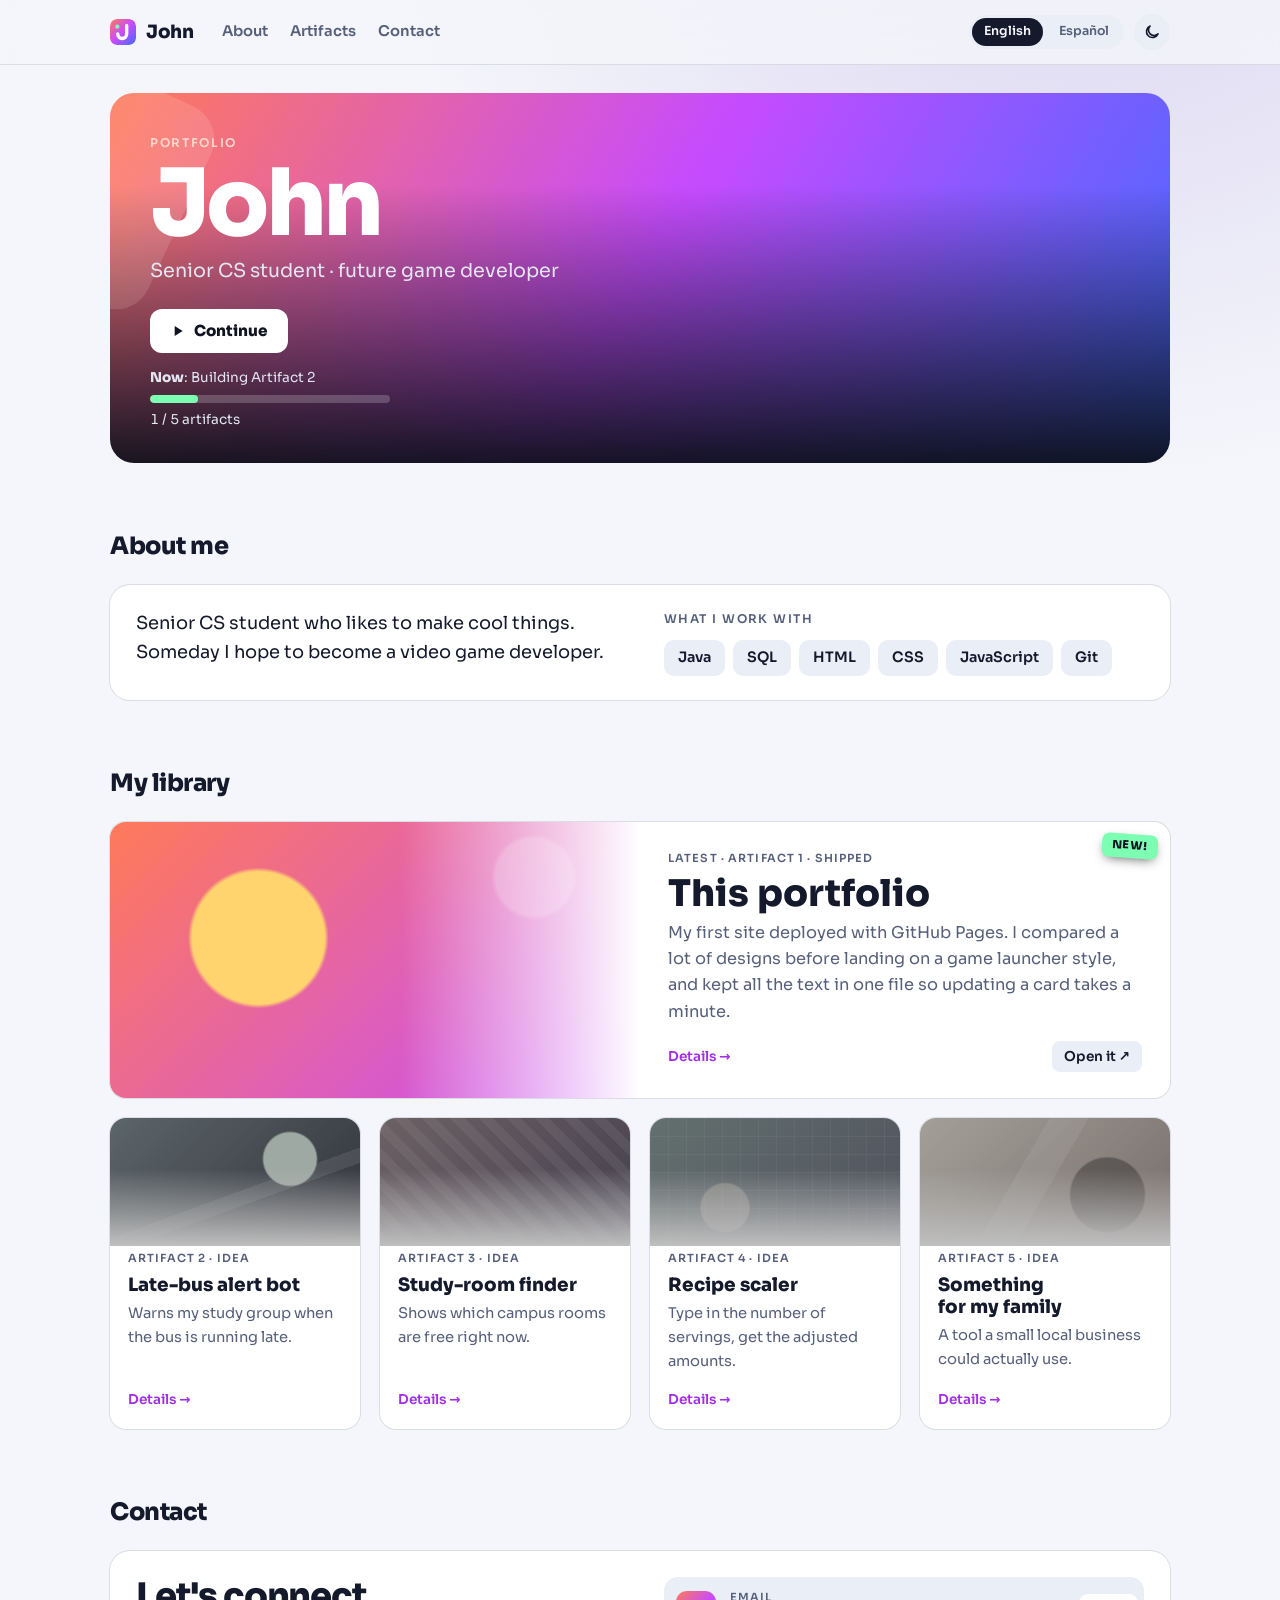
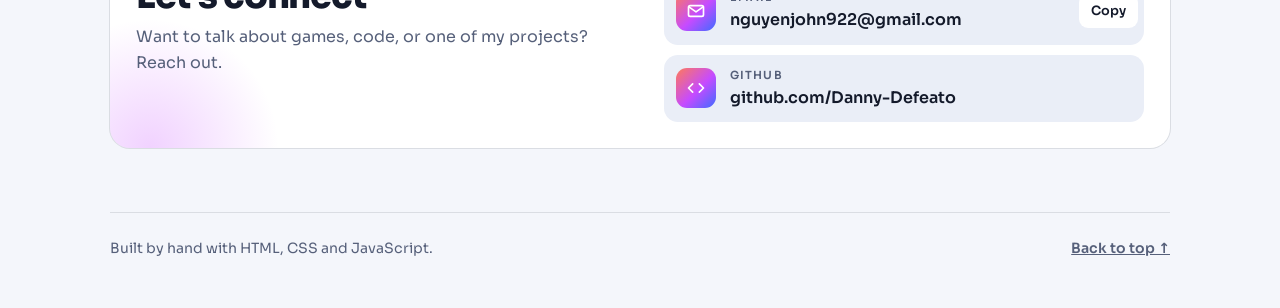
==== index.html @ b7c18f83 "Update index.html" ====
<!doctype html>
<html lang="en">
<head>
  <meta charset="utf-8">
  <meta name="viewport" content="width=device-width, initial-scale=1">
  <title>John · Portfolio</title>
  <meta name="description" content="John's portfolio: five things built this quarter.">

  <!-- Favicon: the little icon in the browser tab. -->
  <link rel="icon" href="favicon.svg" type="image/svg+xml">
  <link rel="icon" href="favicon.png" type="image/png" sizes="64x64">
  <link rel="apple-touch-icon" href="apple-touch-icon.png">
  <meta name="theme-color" content="#10141f">

  <!-- Social preview: what shows up when someone shares your link.
       IMPORTANT: chat apps need the FULL address of the image. After you
       deploy, replace YOUR-USERNAME below with your GitHub username
       (and "portfolio" with your repo name, if you named it differently). -->
  <meta property="og:type" content="website">
  <meta property="og:title" content="John Nguyen · Portfolio">
  <meta property="og:description" content="Senior CS student and future game developer. Stuff I'm building this quarter.">
  <meta property="og:image" content="https://Danny-Defeato.github.io/portfolio/og-image.png">
  <meta property="og:image:width" content="1200">
  <meta property="og:image:height" content="630">
  <meta name="twitter:card" content="summary_large_image">

  <link rel="preconnect" href="https://fonts.googleapis.com">
  <link rel="preconnect" href="https://fonts.gstatic.com" crossorigin>
  <link rel="stylesheet" href="https://fonts.googleapis.com/css2?family=Sora:wght@400;600;800&display=swap">
  <link rel="stylesheet" href="styles.css">

  <script>
    // Pick light or dark mode before the page draws, so it never flashes
    // the wrong colors. Uses the visitor's saved choice, or else their
    // device setting.
    (function () {
      var theme = null;
      try { theme = localStorage.getItem("portfolio-theme"); } catch (e) {}
      if (theme !== "dark" && theme !== "light") {
        var prefersLight = window.matchMedia && window.matchMedia("(prefers-color-scheme: light)").matches;
        theme = prefersLight ? "light" : "dark";
      }
      document.documentElement.setAttribute("data-theme", theme);
    })();
  </script>
</head>
<body>
  <!-- The text in this file is only a starting point; main.js fills
       everything in from content.js when the page loads. -->

  <nav class="topbar" aria-label="Main">
    <div class="topbar-inner">
      <a class="brand" href="#top"><img src="favicon.svg" alt="" width="26" height="26"><span id="brand">John</span></a>
      <div class="nav-links">
        <a href="#about" id="nav-about">About</a>
        <a href="#artifacts" id="nav-artifacts">Artifacts</a>
        <a href="#contact" id="nav-contact">Contact</a>
      </div>
      <div class="nav-tools">
        <div class="lang-switch" id="lang-switch" role="group" aria-label="Language"></div>
        <button class="theme-toggle" id="theme-toggle" type="button" aria-pressed="false" aria-label="Dark mode" title="Dark mode">
          <svg class="icon-moon" viewBox="0 0 24 24" fill="none" stroke="currentColor" stroke-width="2.2" stroke-linecap="round" stroke-linejoin="round" aria-hidden="true">
            <path d="M20 14.5A8 8 0 1 1 9.5 4a6.5 6.5 0 0 0 10.5 10.5z"/>
          </svg>
          <svg class="icon-sun" viewBox="0 0 24 24" fill="none" stroke="currentColor" stroke-width="2.2" stroke-linecap="round" aria-hidden="true">
            <circle cx="12" cy="12" r="4"/>
            <path d="M12 2v2M12 20v2M2 12h2M20 12h2M4.9 4.9l1.4 1.4M17.7 17.7l1.4 1.4M4.9 19.1l1.4-1.4M17.7 6.3l1.4-1.4"/>
          </svg>
        </button>
      </div>
    </div>
  </nav>

  <div class="page" id="top">
    <header class="banner">
      <div class="banner-art" aria-hidden="true"><span></span><span></span><span></span></div>
      <p class="eyebrow" id="eyebrow">Portfolio</p>
      <h1 id="name">John</h1>
      <p class="role" id="role"></p>
      <div class="banner-row">
        <a class="play" href="#artifacts" id="continue">
          <svg viewBox="0 0 24 24" aria-hidden="true"><path d="M7 4.5v15l12-7.5z" fill="currentColor"/></svg>
          <span id="continue-text">Continue</span>
        </a>
        <div class="xp">
          <p class="xp-now" id="now" hidden><span id="now-label">Now</span>: <span id="now-text"></span></p>
          <div class="xp-bar" id="xp-bar" role="progressbar" aria-valuemin="0"><i id="xp-fill"></i></div>
          <p class="xp-count" id="xp-count"></p>
        </div>
      </div>
    </header>

    <main>
      <section class="section" id="about" aria-labelledby="about-heading">
        <h2 id="about-heading">About me</h2>
        <div class="about-body panel">
          <p id="about-text"></p>
          <div class="skills">
            <h3 id="skills-heading">What I work with</h3>
            <ul class="chips" id="skills"></ul>
          </div>
        </div>
      </section>

      <section class="section" id="artifacts" aria-labelledby="artifacts-heading">
        <h2 id="artifacts-heading">My library</h2>
        <div id="featured"></div>
        <div class="cards" id="cards"></div>
        <noscript><p>This page needs JavaScript turned on to show the project cards.</p></noscript>
      </section>

      <section class="section" id="contact" aria-labelledby="contact-heading">
        <h2 id="contact-heading">Contact</h2>
        <div class="contact-panel panel">
          <div class="contact-intro">
            <h3 id="contact-title">Let's connect</h3>
            <p id="contact-message"></p>
          </div>
          <ul class="contact-list" id="contact-list"></ul>
        </div>
      </section>
    </main>

    <footer class="foot">
      <div class="foot-row">
        <p id="footer-text"></p>
        <a href="#top" id="back-to-top">Back to top</a>
      </div>
    </footer>
  </div>

  <!-- Card details pop-up. main.js fills it in when a card is clicked. -->
  <dialog class="detail" id="detail" aria-labelledby="detail-title">
    <div class="detail-art" id="detail-art"></div>
    <div class="detail-body">
      <p class="tag" id="detail-tag"></p>
      <h2 id="detail-title"></h2>
      <div class="detail-text" id="detail-text"></div>
      <div class="detail-images" id="detail-images"></div>
      <div class="detail-actions">
        <a class="play" id="detail-link" target="_blank" rel="noopener"></a>
        <button class="ghost" type="button" id="detail-close">Close</button>
      </div>
    </div>
  </dialog>

  <!-- Achievement pop-up. -->
  <div class="toast" id="toast" role="status" aria-live="polite">
    <span class="medal" aria-hidden="true">
      <svg viewBox="0 0 24 24"><path d="M12 2.5l2.9 6 6.6.8-4.9 4.5 1.3 6.5L12 17l-5.9 3.3 1.3-6.5-4.9-4.5 6.6-.8z" fill="currentColor"/></svg>
    </span>
    <span class="toast-text">
      <small id="toast-label">Achievement unlocked</small>
      <b id="toast-title"></b>
    </span>
    <span class="toast-xp" id="toast-xp">+100 XP</span>
  </div>

  <!-- Load order matters: content first, then the code that uses it. -->
  <script src="content.js"></script>
  <script src="main.js"></script>
</body>
</html>
---- styles.css ----
/* =====================================================================
   styles.css: the "Game Launcher" look.
   Change the colors here (the --tokens) and the whole site follows.
   ===================================================================== */

/* Dark mode is the main look. */
:root {
  --bg: #10141f;          /* page background */
  --surface: #1a2030;     /* cards and panels */
  --surface-2: #232b40;   /* chips, buttons, inner panels */
  --line: #ffffff17;      /* thin outlines */
  --text: #e9edf7;        /* main text */
  --muted: #9aa5c2;       /* secondary text */

  --accent: #c64bff;      /* purple: hover glow, highlights */
  --accent-2: #3f6bff;    /* blue */
  --hot: #ff7a59;         /* orange */
  --mint: #7dffb3;        /* green: progress bar, NEW! sticker */
  --gold: #ffd36e;        /* yellow: WIP sticker, medal */
  --on-bright: #10141f;   /* text on mint/gold/white */

  --glow: 0 0 0 2px var(--accent), 0 16px 34px -12px #c64bffaa;
  --radius: 16px;
  --nav-height: 64px;
  --font: "Sora", system-ui, -apple-system, "Segoe UI", sans-serif;

  color-scheme: dark;
}

/* Light mode: a "daytime launcher". The toggle sets data-theme="light". */
:root[data-theme="light"] {
  --bg: #f4f6fb;
  --surface: #ffffff;
  --surface-2: #eaeef7;
  --line: #10141f1c;
  --text: #141a2b;
  --muted: #56607a;
  --accent: #a12fe6;
  --glow: 0 0 0 2px var(--accent), 0 16px 30px -14px #a12fe680;
  color-scheme: light;
}

* { box-sizing: border-box; }

/* Make sure anything the script hides stays hidden, even with display rules below. */
[hidden] { display: none !important; }

html { scroll-behavior: smooth; }

body {
  margin: 0;
  background: var(--bg);
  background-image: radial-gradient(ellipse 80% 50% at 85% -10%, #6a3cc233, transparent 70%);
  background-repeat: no-repeat;
  color: var(--text);
  font-family: var(--font);
  font-size: 1rem;
  line-height: 1.6;
}

/* Keep section headings from hiding under the sticky nav after a jump. */
[id] { scroll-margin-top: calc(var(--nav-height) + 16px); }

a { color: inherit; }

/* ---------- Top nav bar ---------- */

.topbar {
  position: sticky;
  top: 0;
  z-index: 10;
  background: color-mix(in srgb, var(--bg) 82%, transparent);
  backdrop-filter: blur(12px);
  -webkit-backdrop-filter: blur(12px);
  border-bottom: 1px solid var(--line);
}

.topbar-inner {
  max-width: 1100px;
  margin: 0 auto;
  padding-inline: 20px;
  padding-block: 12px;
  min-height: var(--nav-height);
  display: flex;
  flex-wrap: wrap;
  align-items: center;
  gap: 10px 28px;
}

.brand {
  display: flex;
  align-items: center;
  gap: 10px;
  font-weight: 800;
  font-size: 1.15rem;
  letter-spacing: -0.02em;
  text-decoration: none;
}

.brand img { border-radius: 7px; }

.nav-links {
  display: flex;
  flex-wrap: wrap;
  gap: 4px 22px;
  font-size: 0.92rem;
  font-weight: 600;
}

.nav-links a {
  color: var(--muted);
  text-decoration: none;
}

.nav-links a:hover { color: var(--text); }

.nav-tools {
  display: flex;
  flex-wrap: wrap;
  align-items: center;
  gap: 10px;
  margin-left: auto;
}

.lang-switch {
  display: flex;
  gap: 4px;
  padding: 3px;
  border-radius: 999px;
  background: var(--surface-2);
}

.lang-switch button {
  font: inherit;
  font-size: 0.78rem;
  font-weight: 600;
  color: var(--muted);
  background: transparent;
  border: 0;
  border-radius: 999px;
  padding: 4px 12px;
  cursor: pointer;
}

.lang-switch button[aria-pressed="true"] {
  background: var(--text);
  color: var(--bg);
}

/* Dark mode button: shows a sun in dark mode and a moon in light mode. */
.theme-toggle {
  display: grid;
  place-items: center;
  width: 36px;
  height: 36px;
  padding: 0;
  color: var(--text);
  background: var(--surface-2);
  border: 0;
  border-radius: 50%;
  cursor: pointer;
}

.theme-toggle svg { width: 18px; height: 18px; }
.theme-toggle .icon-moon { display: none; }
:root[data-theme="light"] .theme-toggle .icon-moon { display: block; }
:root[data-theme="light"] .theme-toggle .icon-sun { display: none; }

/* ---------- Page ---------- */

.page {
  max-width: 1100px;
  margin: 0 auto;
  padding-inline: 20px;
  padding-block: 28px 48px;
  display: grid;
  gap: 64px;
}

main {
  display: grid;
  gap: 64px;
}

.section {
  display: grid;
  gap: 20px;
}

.section h2 {
  margin: 0;
  font-size: 1.5rem;
  font-weight: 800;
  letter-spacing: -0.02em;
  text-wrap: balance;
}

.panel {
  background: var(--surface);
  border-radius: 20px;
  box-shadow: 0 0 0 1px var(--line);
}

/* ---------- Profile banner ---------- */

.banner {
  position: relative;
  overflow: hidden;
  border-radius: 24px;
  min-height: 320px;
  padding: 32px clamp(20px, 4vw, 40px);
  display: grid;
  align-content: end;
  justify-items: start;
  gap: 8px;
  color: #ffffff;
  background:
    linear-gradient(0deg, #0c0f19f0 0%, #0c0f1900 75%),
    linear-gradient(120deg, var(--hot), #c64bff 50%, var(--accent-2));
}

/* Floating shapes in the banner, like key art behind a game title. */
.banner-art span {
  position: absolute;
  border-radius: 36px;
  background: #ffffff1f;
  transform: rotate(25deg);
}
.banner-art span:nth-child(1) { width: 220px; height: 220px; right: -40px; top: -60px; }
.banner-art span:nth-child(2) { width: 120px; height: 120px; right: 190px; top: 30px; border-radius: 50%; background: #ffd36e40; }
.banner-art span:nth-child(3) { width: 90px; height: 90px; right: 90px; top: 170px; background: #7dffb333; }

.banner > * { position: relative; }

.eyebrow {
  margin: 0;
  font-size: 0.75rem;
  font-weight: 600;
  letter-spacing: 0.14em;
  text-transform: uppercase;
  color: #ffd8cc;
}

.banner h1 {
  margin: 0;
  font-size: clamp(3rem, 11vw, 5.8rem);
  font-weight: 800;
  line-height: 0.95;
  letter-spacing: -0.04em;
}

.role {
  margin: 0;
  font-size: clamp(1rem, 2.6vw, 1.2rem);
  color: #e3e6f2;
  max-width: 48ch;
}

.banner-row {
  display: flex;
  flex-wrap: wrap;
  align-items: center;
  gap: 14px 22px;
  margin-top: 14px;
}

/* The big white "play" button style, used for Continue and Open it. */
.play {
  display: inline-flex;
  align-items: center;
  gap: 8px;
  padding: 10px 20px;
  border-radius: 12px;
  background: #ffffff;
  color: #10141f;
  font-weight: 800;
  font-size: 0.95rem;
  text-decoration: none;
  transition: transform 0.15s ease, box-shadow 0.15s ease;
}

.play svg { width: 16px; height: 16px; }
.play:hover { box-shadow: 0 8px 24px -8px #ffffffaa; }

.xp {
  display: grid;
  gap: 6px;
  min-width: min(100%, 240px);
}

.xp-now, .xp-count {
  margin: 0;
  font-size: 0.85rem;
  color: #e3e6f2;
}

.xp-now span:first-child { font-weight: 800; }
.xp-count { font-variant-numeric: tabular-nums; }

.xp-bar {
  height: 8px;
  border-radius: 4px;
  background: #ffffff33;
  overflow: hidden;
}

.xp-bar i {
  display: block;
  height: 100%;
  width: 0;
  border-radius: 4px;
  background: var(--mint);
  transition: width 0.8s ease;
}

/* ---------- About ---------- */

.about-body {
  display: grid;
  grid-template-columns: repeat(auto-fit, minmax(min(100%, 300px), 1fr));
  gap: 24px 48px;
  align-items: start;
  padding: 24px 26px;
}

.about-body > p {
  margin: 0;
  font-size: 1.12rem;
  max-width: 48ch;
}

.skills h3 {
  margin: 0 0 12px;
  font-size: 0.75rem;
  font-weight: 600;
  text-transform: uppercase;
  letter-spacing: 0.12em;
  color: var(--muted);
}

.chips {
  list-style: none;
  margin: 0;
  padding: 0;
  display: flex;
  flex-wrap: wrap;
  gap: 8px;
}

.chips li {
  border-radius: 10px;
  padding: 6px 14px;
  font-weight: 600;
  font-size: 0.9rem;
  background: var(--surface-2);
}

/* ---------- Cards ---------- */

#featured:empty { display: none; }

.cards {
  display: grid;
  grid-template-columns: repeat(auto-fill, minmax(min(100%, 230px), 1fr));
  gap: 20px;
}

.card {
  position: relative;
  display: flex;
  flex-direction: column;
  overflow: hidden;
  border-radius: var(--radius);
  background: var(--surface);
  box-shadow: 0 0 0 1px var(--line);
  min-width: 0;
  transition: transform 0.2s ease, box-shadow 0.2s ease;
}

.card:hover {
  transform: translateY(-4px);
  box-shadow: var(--glow);
}

/* Cover art. Each card gets its own generated art unless it has a screenshot. */
.card-art,
.art {
  position: relative;
  height: 128px;
  flex: none;
  overflow: hidden;
}

.card-art::after {
  content: "";
  position: absolute;
  inset: 0;
  background: linear-gradient(0deg, var(--surface), transparent 60%);
}

.card-art img,
.art img {
  width: 100%;
  height: 100%;
  object-fit: cover;
  display: block;
}

[data-art="1"] { background: radial-gradient(circle at 28% 42%, #ffd36e 0 16%, transparent 17%), radial-gradient(circle at 80% 20%, #ffffff33 0 8%, transparent 9%), linear-gradient(135deg, #ff7a59, #c64bff); }
[data-art="2"] { background: radial-gradient(circle at 72% 32%, #7dffb3 0 13%, transparent 14%), linear-gradient(160deg, transparent 55%, #ffffff22 55% 62%, transparent 62%), linear-gradient(135deg, #1f9bd1, #2b3fa8); }
[data-art="3"] { background: repeating-linear-gradient(45deg, #ffffff18 0 10px, transparent 10px 20px), linear-gradient(135deg, #ff5f8f, #7a3cff); }
[data-art="4"] { background: linear-gradient(#ffffff14 1px, transparent 1px) 0 0 / 18px 18px, linear-gradient(90deg, #ffffff14 1px, transparent 1px) 0 0 / 18px 18px, radial-gradient(circle at 30% 70%, #ffd36e88 0 12%, transparent 13%), linear-gradient(135deg, #12b5a5, #3f6bff); }
[data-art="5"] { background: linear-gradient(120deg, transparent 40%, #ffffff26 40% 52%, transparent 52%), radial-gradient(circle at 75% 60%, #10141f55 0 18%, transparent 19%), linear-gradient(135deg, #ffd36e, #ff7a59); }

/* Ideas look greyed out, like games you don't own yet. */
.card[data-status="idea"] .card-art { filter: grayscale(0.9) brightness(0.75); transition: filter 0.3s ease; }
.card[data-status="idea"]:hover .card-art { filter: grayscale(0.3) brightness(0.9); }

.card-body {
  display: flex;
  flex-direction: column;
  gap: 6px;
  padding: 4px 18px 18px;
  flex: 1;
}

.tag {
  margin: 0;
  font-size: 0.7rem;
  font-weight: 600;
  letter-spacing: 0.1em;
  text-transform: uppercase;
  color: var(--muted);
}

.card h3 {
  margin: 0;
  font-size: 1.15rem;
  font-weight: 800;
  line-height: 1.2;
  letter-spacing: -0.01em;
  text-wrap: balance;
}

/* The title button. Its ::after stretches over the whole card so
   clicking anywhere on the card opens the details. */
.card-open {
  font: inherit;
  color: inherit;
  background: none;
  border: 0;
  padding: 0;
  text-align: left;
  cursor: pointer;
}

.card-open::after {
  content: "";
  position: absolute;
  inset: 0;
  z-index: 1;
  border-radius: var(--radius);
}

.card-open:focus-visible { outline: none; }
.card-open:focus-visible::after { outline: 3px solid var(--accent); outline-offset: -3px; }

.reflection {
  margin: 0;
  font-size: 0.92rem;
  color: var(--muted);
  overflow-wrap: anywhere;
}

.card-actions {
  display: flex;
  flex-wrap: wrap;
  align-items: center;
  justify-content: space-between;
  gap: 8px 16px;
  margin-top: auto;
  padding-top: 10px;
  font-size: 0.85rem;
  font-weight: 600;
}

.card-more { color: var(--accent); }

/* Sits above the stretched title button so it stays clickable. */
.card-link {
  position: relative;
  z-index: 2;
  padding: 5px 12px;
  border-radius: 8px;
  background: var(--surface-2);
  text-decoration: none;
}

.card-link:hover { background: var(--text); color: var(--bg); }

/* Stickers */
.sticker {
  position: absolute;
  top: 12px;
  right: 12px;
  z-index: 2;
  pointer-events: none;
  padding: 3px 10px;
  border-radius: 7px;
  background: var(--mint);
  color: var(--on-bright);
  font-size: 0.7rem;
  font-weight: 800;
  letter-spacing: 0.06em;
  transform: rotate(4deg);
  box-shadow: 0 4px 12px -4px #000000aa;
}

.sticker-wip { background: var(--gold); transform: rotate(-4deg); }

/* The big "Latest" card. Side by side on wide screens. */
.card-featured {
  display: grid;
  grid-template-columns: repeat(auto-fit, minmax(min(100%, 340px), 1fr));
}

.card-featured .card-art {
  height: auto;
  min-height: 220px;
}

.card-featured .card-art::after {
  background: linear-gradient(90deg, transparent 55%, var(--surface));
}

.card-featured .card-body {
  padding: 28px 28px 26px;
  justify-content: center;
}

.card-featured h3 {
  font-size: clamp(1.6rem, 4vw, 2.3rem);
  line-height: 1.1;
  letter-spacing: -0.03em;
}

.card-featured .reflection {
  font-size: 1.02rem;
  max-width: 52ch;
}

@media (max-width: 720px) {
  .card-featured .card-art::after { background: linear-gradient(0deg, var(--surface), transparent 60%); }
  .card-featured .card-body { padding: 8px 20px 22px; }
}

/* ---------- Card details pop-up ---------- */

.detail {
  width: min(640px, calc(100% - 32px));
  max-height: calc(100% - 48px);
  padding: 0;
  border: 0;
  border-radius: 22px;
  background: var(--surface);
  color: var(--text);
  box-shadow: 0 0 0 1px var(--line), 0 30px 80px -20px #000000cc;
  overflow: auto;
}

.detail::backdrop {
  background: #05080fb3;
  backdrop-filter: blur(4px);
}

.detail-art .art { height: 190px; }

.detail-body {
  display: grid;
  gap: 12px;
  padding: 22px 26px 26px;
}

.detail-body h2 {
  margin: 0;
  font-size: 1.8rem;
  font-weight: 800;
  line-height: 1.15;
  letter-spacing: -0.02em;
}

.detail-text p { margin: 0 0 12px; max-width: 62ch; }
.detail-text p:last-child { margin-bottom: 0; }

.detail-images {
  display: grid;
  grid-template-columns: repeat(auto-fit, minmax(min(100%, 220px), 1fr));
  gap: 10px;
}

.detail-images img {
  width: 100%;
  border-radius: 12px;
  box-shadow: 0 0 0 1px var(--line);
}

.detail-actions {
  display: flex;
  flex-wrap: wrap;
  gap: 10px;
  margin-top: 6px;
}

.ghost {
  font: inherit;
  font-weight: 600;
  font-size: 0.95rem;
  color: var(--text);
  background: var(--surface-2);
  border: 0;
  border-radius: 12px;
  padding: 10px 20px;
  cursor: pointer;
}

:root[data-theme="light"] .detail .play { background: var(--text); color: var(--bg); }

/* ---------- Achievement pop-up ---------- */

.toast {
  position: fixed;
  right: 20px;
  bottom: calc(20px + env(safe-area-inset-bottom, 0px));
  z-index: 50;
  display: flex;
  align-items: center;
  gap: 12px;
  max-width: calc(100% - 40px);
  padding: 10px 18px 10px 10px;
  border-radius: 16px;
  background: color-mix(in srgb, var(--surface-2) 92%, transparent);
  backdrop-filter: blur(8px);
  -webkit-backdrop-filter: blur(8px);
  box-shadow: 0 0 0 1px var(--line), 0 18px 40px -14px #000000cc;
  transform: translateY(calc(100% + 40px));
  visibility: hidden;
  transition: transform 0.45s cubic-bezier(0.2, 0.9, 0.3, 1.2), visibility 0s linear 0.45s;
}

.toast.show {
  transform: none;
  visibility: visible;
  transition: transform 0.45s cubic-bezier(0.2, 0.9, 0.3, 1.2), visibility 0s;
}

.medal {
  flex: none;
  display: grid;
  place-items: center;
  width: 40px;
  height: 40px;
  border-radius: 12px;
  background: linear-gradient(135deg, var(--gold), var(--hot));
  color: var(--on-bright);
}

.medal svg { width: 22px; height: 22px; }

.toast-text { display: grid; min-width: 0; }

.toast-text small {
  font-size: 0.68rem;
  font-weight: 600;
  letter-spacing: 0.1em;
  text-transform: uppercase;
  color: var(--muted);
}

.toast-text b { font-size: 0.95rem; overflow-wrap: anywhere; }

.toast-xp {
  font-size: 0.8rem;
  font-weight: 800;
  color: var(--on-bright);
  background: var(--mint);
  border-radius: 6px;
  padding: 2px 8px;
  white-space: nowrap;
}

/* ---------- Contact section ---------- */

.contact-panel {
  display: grid;
  grid-template-columns: repeat(auto-fit, minmax(min(100%, 300px), 1fr));
  gap: 24px 48px;
  align-items: start;
  padding: 26px;
  position: relative;
  overflow: hidden;
}

/* A soft glow in the corner, echoing the banner colors. */
.contact-panel::before {
  content: "";
  position: absolute;
  width: 260px;
  height: 260px;
  left: -90px;
  bottom: -130px;
  border-radius: 50%;
  background: radial-gradient(circle, #c64bff40, transparent 70%);
  pointer-events: none;
}

.contact-intro { position: relative; display: grid; gap: 8px; }

.contact-intro h3 {
  margin: 0;
  font-size: clamp(1.6rem, 4vw, 2.2rem);
  font-weight: 800;
  line-height: 1.1;
  letter-spacing: -0.03em;
}

.contact-intro p {
  margin: 0;
  color: var(--muted);
  max-width: 42ch;
}

.contact-list {
  list-style: none;
  margin: 0;
  padding: 0;
  display: grid;
  gap: 10px;
  position: relative;
}

.contact-item {
  display: flex;
  align-items: center;
  gap: 8px;
  padding: 6px 6px 6px 0;
  border-radius: 14px;
  background: var(--surface-2);
  transition: box-shadow 0.2s ease;
  min-width: 0;
}

.contact-item:hover { box-shadow: var(--glow); }

.contact-main {
  display: flex;
  align-items: center;
  gap: 14px;
  flex: 1;
  min-width: 0;
  padding: 6px 12px;
  text-decoration: none;
  border-radius: 12px;
}

.contact-icon {
  flex: none;
  display: grid;
  place-items: center;
  width: 40px;
  height: 40px;
  border-radius: 11px;
  background: linear-gradient(135deg, var(--hot), #c64bff 55%, var(--accent-2));
  color: #ffffff;
}

.contact-icon svg { width: 20px; height: 20px; }

.contact-text { display: grid; min-width: 0; }

.contact-text small {
  font-size: 0.7rem;
  font-weight: 600;
  letter-spacing: 0.1em;
  text-transform: uppercase;
  color: var(--muted);
}

.contact-value {
  font-weight: 600;
  overflow-wrap: break-word;
}

.copy-btn {
  flex: none;
  font: inherit;
  font-size: 0.8rem;
  font-weight: 600;
  color: var(--text);
  background: var(--surface);
  border: 0;
  border-radius: 9px;
  padding: 7px 12px;
  cursor: pointer;
}

.copy-btn:hover { background: var(--text); color: var(--bg); }

/* Greyed-out slots shown until you add your contact info. */
.contact-item.is-empty { opacity: 0.55; }
.contact-item.is-empty:hover { box-shadow: none; }
.contact-item.is-empty .contact-icon { background: var(--line); color: var(--muted); }
.contact-item.is-empty .contact-value { font-weight: 400; font-style: italic; color: var(--muted); }

/* ---------- Footer ---------- */

.foot {
  border-top: 1px solid var(--line);
  padding-top: 24px;
}

.foot-row {
  display: flex;
  flex-wrap: wrap;
  justify-content: space-between;
  gap: 8px 24px;
  color: var(--muted);
  font-size: 0.88rem;
}

.foot-row p { margin: 0; }
.foot-row a { font-weight: 600; }

/* ---------- Animations ----------
   Everything below only runs when main.js adds the "motion" class to the
   page, which it skips if `animations: false` is set in content.js or the
   visitor's device asks for reduced motion. */

:root { --ease-out: cubic-bezier(0.2, 0.9, 0.3, 1.15); }

/* 1. Page load: the banner text rises in one line after another. */
.motion .banner > :not(.banner-art) { animation: rise 0.7s var(--ease-out) backwards; }
.motion .banner > :nth-child(3) { animation-delay: 0.08s; }
.motion .banner > :nth-child(4) { animation-delay: 0.16s; }
.motion .banner > :nth-child(5) { animation-delay: 0.24s; }

@keyframes rise {
  from { opacity: 0; transform: translateY(24px); }
}

/* 2. Banner shapes drift slowly, like animated key art on a game's title screen. */
.motion .banner-art span { animation: drift 9s ease-in-out infinite alternate; }
.motion .banner-art span:nth-child(2) { animation-duration: 7s; animation-delay: -2s; }
.motion .banner-art span:nth-child(3) { animation-duration: 11s; animation-delay: -5s; }

@keyframes drift {
  to { transform: rotate(40deg) translate(14px, 18px); }
}

/* 3. Scroll: headings, the About panel and each card fade up as they appear.
   Cards are staggered using --i (set in main.js). */
.motion [data-reveal]:not(.in) { opacity: 0; }

.motion [data-reveal].in {
  animation: pop 0.6s var(--ease-out) backwards;
  animation-delay: calc(var(--i, 0) * 80ms);
}

@keyframes pop {
  from { opacity: 0; transform: translateY(30px) scale(0.97); }
}

/* 4. Name: hover over it and the letters hop in a wave. */
.motion .name-letter { display: inline-block; }

.motion .banner h1:hover .name-letter {
  animation: hop 0.5s ease;
  animation-delay: calc(var(--i) * 45ms);
}

@keyframes hop {
  40% { transform: translateY(-0.15em); }
}

/* 5. Buttons and cards sink a little when pressed. */
.motion .play:active,
.motion .card:active { transform: scale(0.98); }

/* 6. Details pop-up zooms in when it opens. */
.motion .detail[open] { animation: zoom 0.3s var(--ease-out); }
.motion .detail[open]::backdrop { animation: fade 0.3s ease; }

@keyframes zoom {
  from { opacity: 0; transform: scale(0.94) translateY(12px); }
}
@keyframes fade {
  from { opacity: 0; }
}

/* 7. Light/dark switch: colors fade instead of snapping. */
.motion body,
.motion .topbar,
.motion .panel,
.motion .chips li {
  transition: background-color 0.3s ease, color 0.3s ease;
}

/* ---------- Accessibility ---------- */

a:focus-visible,
button:focus-visible {
  outline: 3px solid var(--accent);
  outline-offset: 3px;
}

@media (prefers-reduced-motion: reduce) {
  html { scroll-behavior: auto; }
  .card, .play, .xp-bar i, .toast { transition: none; }
  .card:hover { transform: none; }
}
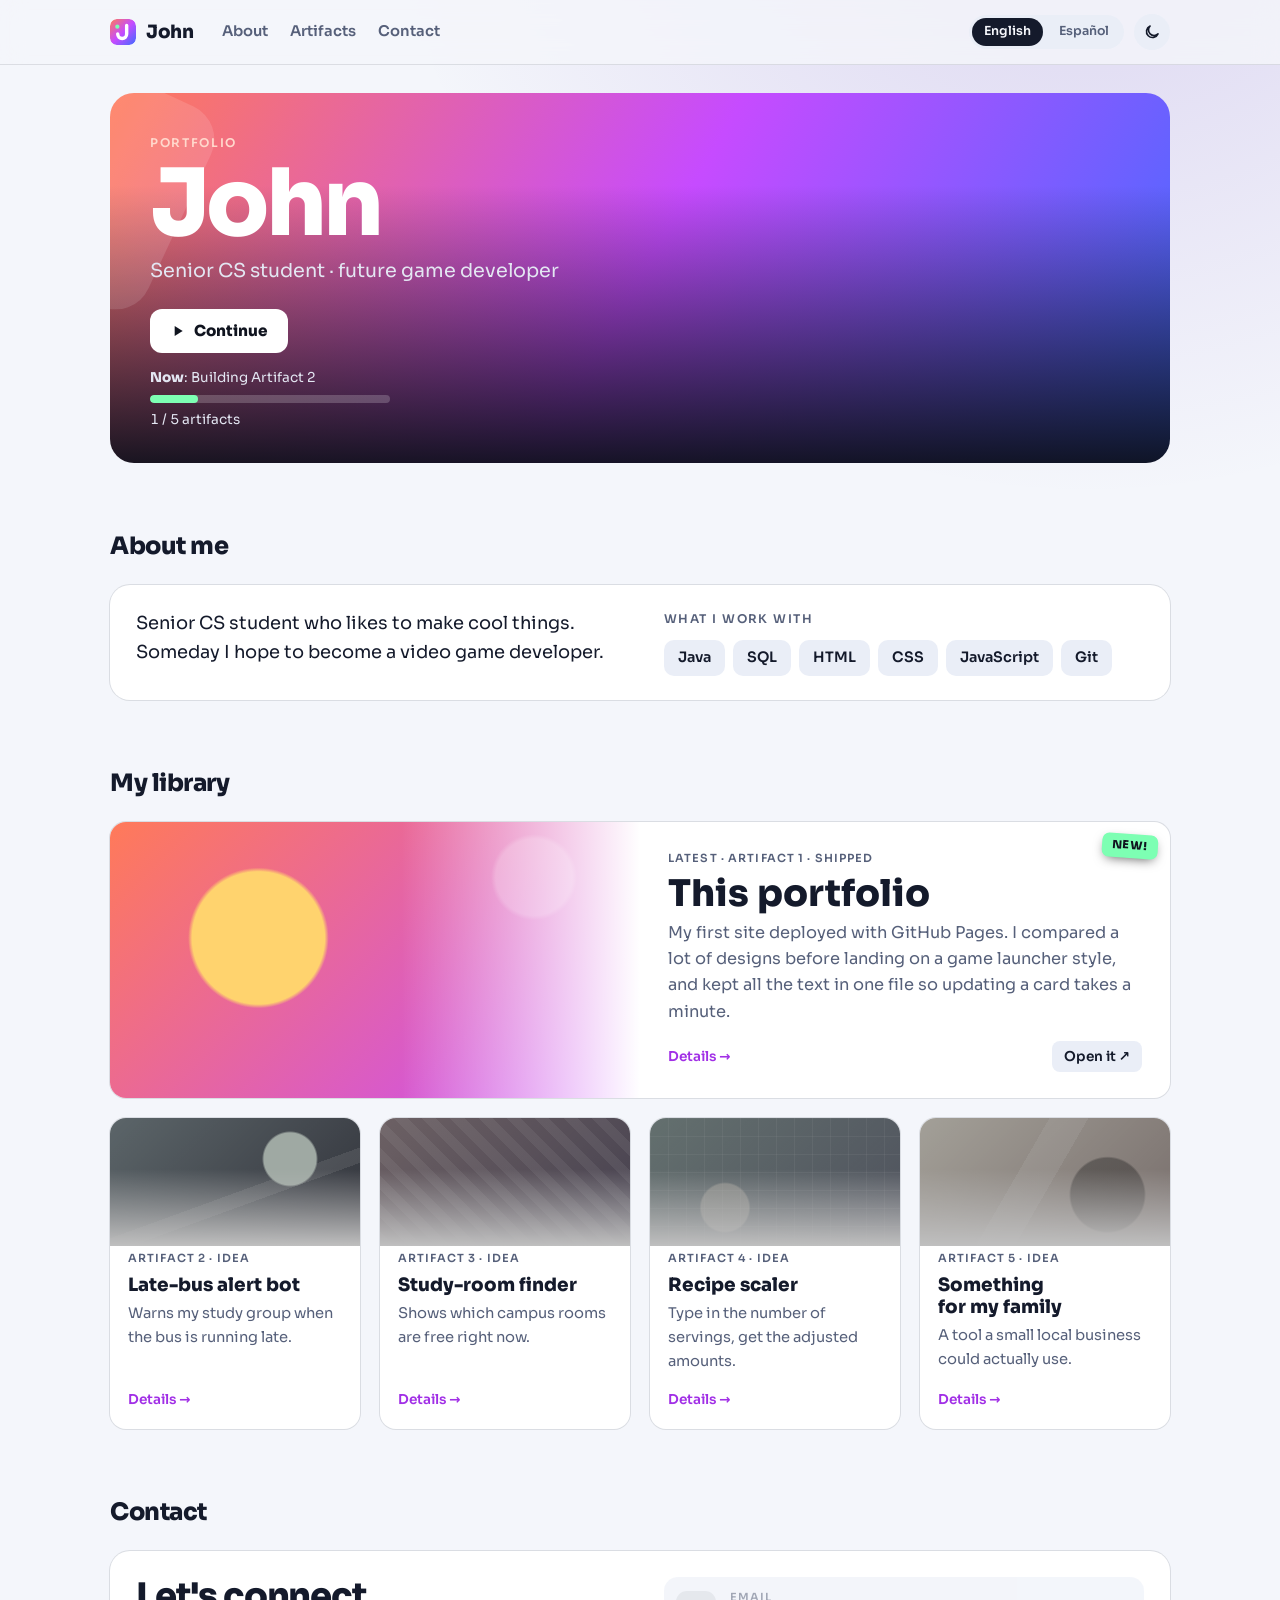
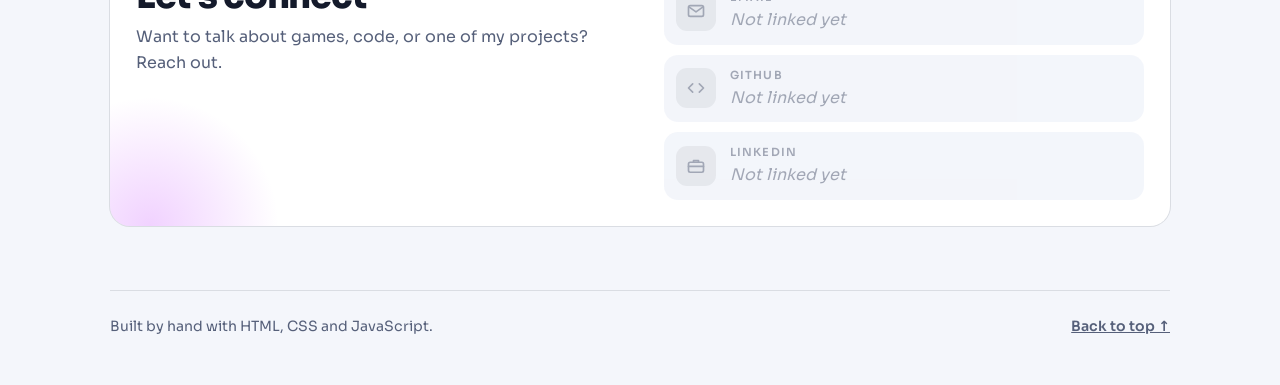
==== commit 91d93e7c: "Add files via upload" ====
--- a/index.html
+++ b/index.html
@@ -17,9 +17,9 @@
        deploy, replace YOUR-USERNAME below with your GitHub username
        (and "portfolio" with your repo name, if you named it differently). -->
   <meta property="og:type" content="website">
-  <meta property="og:title" content="John Nguyen · Portfolio">
-  <meta property="og:description" content="Senior CS student and future game developer. Stuff I'm building this quarter.">
-  <meta property="og:image" content="https://Danny-Defeato.github.io/portfolio/og-image.png">
+  <meta property="og:title" content="John · Portfolio">
+  <meta property="og:description" content="Senior CS student and future game developer. Five things I'm building this quarter.">
+  <meta property="og:image" content="https://YOUR-USERNAME.github.io/portfolio/og-image.png">
   <meta property="og:image:width" content="1200">
   <meta property="og:image:height" content="630">
   <meta name="twitter:card" content="summary_large_image">
--- a/styles.css
+++ b/styles.css
@@ -59,7 +59,9 @@
 }
 
 /* Keep section headings from hiding under the sticky nav after a jump. */
-[id] { scroll-margin-top: calc(var(--nav-height) + 16px); }
+/* --nav-offset is the nav bar's real height, measured by main.js
+   (it's taller on phones, where the nav wraps to two rows). */
+[id] { scroll-margin-top: calc(var(--nav-offset, var(--nav-height)) + 16px); }
 
 a { color: inherit; }
 
@@ -69,6 +71,7 @@
   position: sticky;
   top: 0;
   z-index: 10;
+  background: var(--bg); /* solid fallback for older browsers */
   background: color-mix(in srgb, var(--bg) 82%, transparent);
   backdrop-filter: blur(12px);
   -webkit-backdrop-filter: blur(12px);
@@ -638,6 +641,7 @@
   max-width: calc(100% - 40px);
   padding: 10px 18px 10px 10px;
   border-radius: 16px;
+  background: var(--surface-2); /* solid fallback for older browsers */
   background: color-mix(in srgb, var(--surface-2) 92%, transparent);
   backdrop-filter: blur(8px);
   -webkit-backdrop-filter: blur(8px);
@@ -870,6 +874,7 @@
 }
 
 /* 4. Name: hover over it and the letters hop in a wave. */
+.name-word { white-space: nowrap; }
 .motion .name-letter { display: inline-block; }
 
 .motion .banner h1:hover .name-letter {
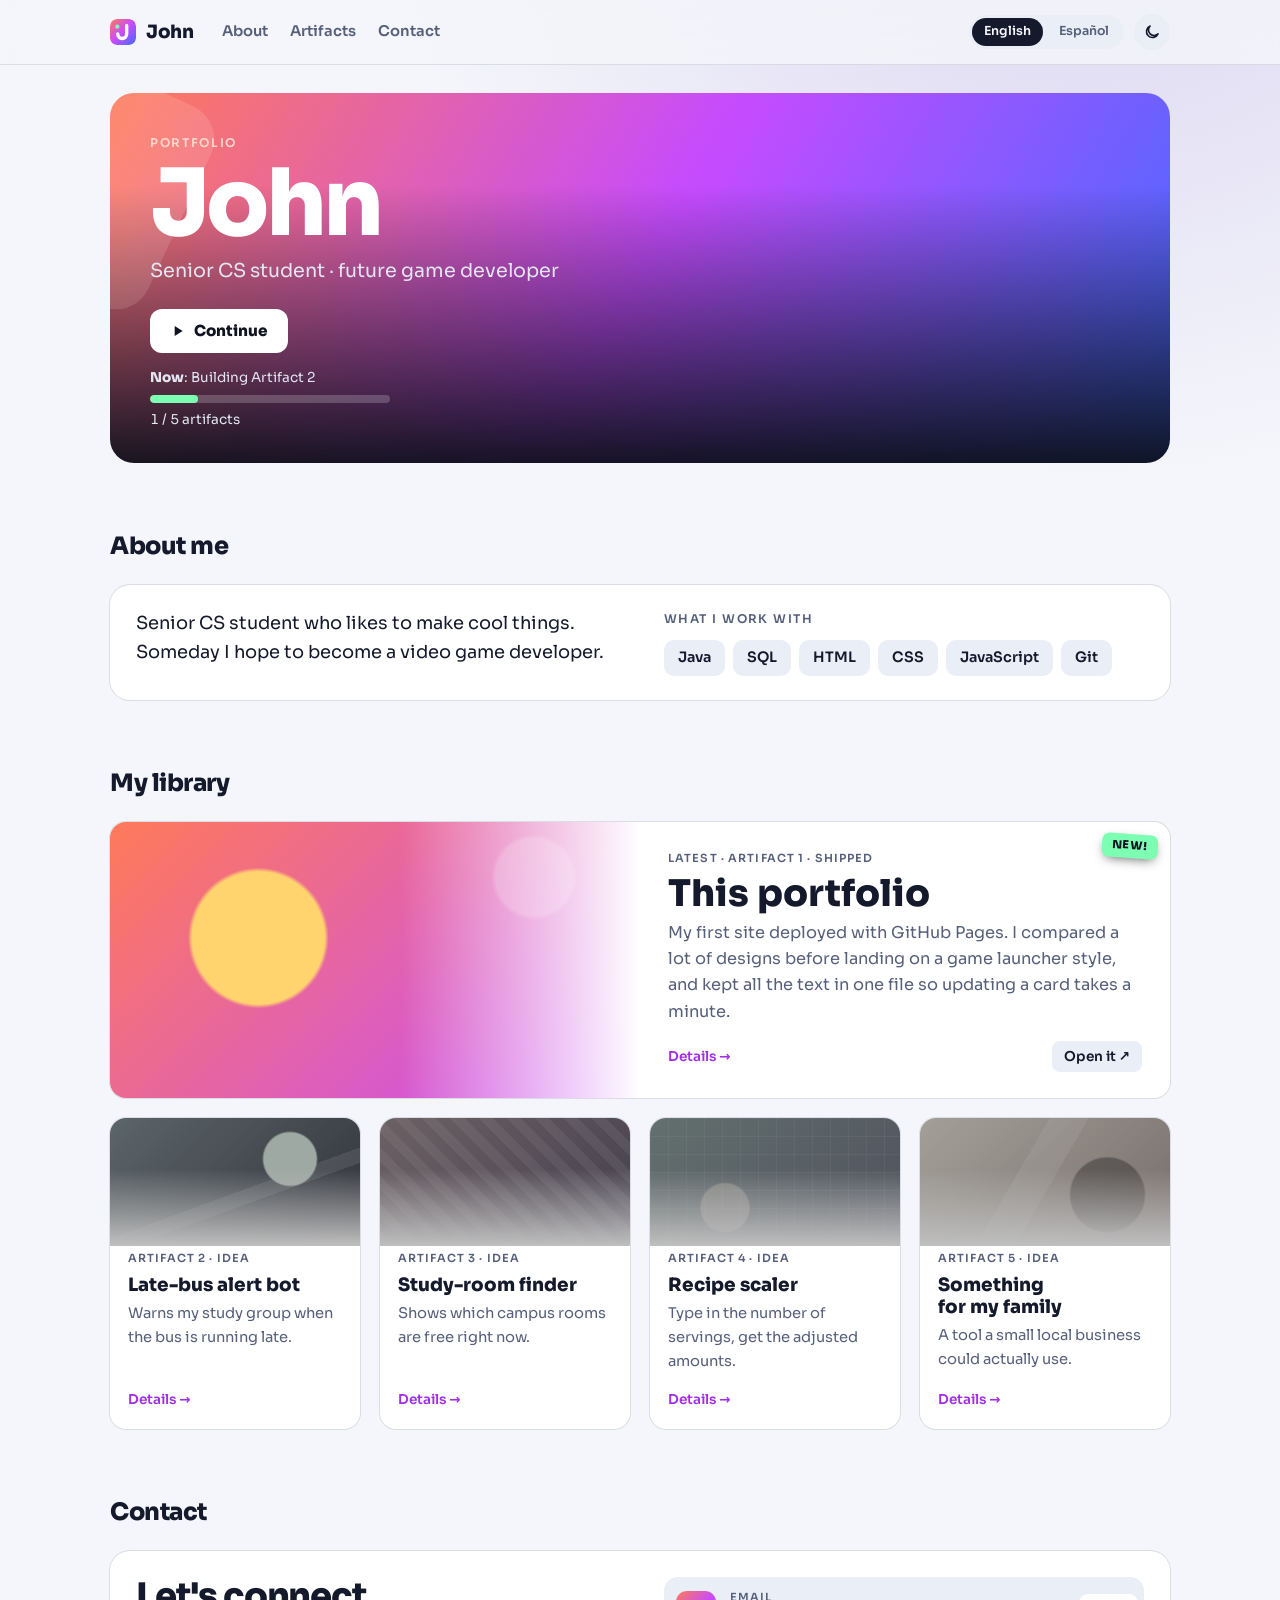
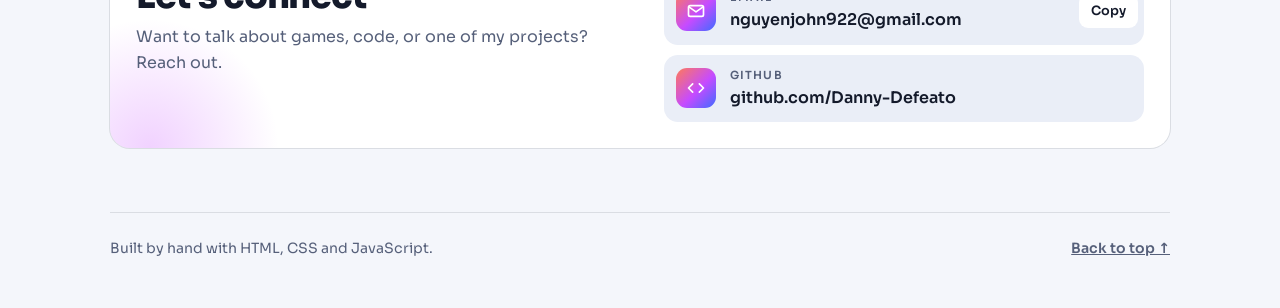
==== commit 9a2deaec: "Update index.html" ====
--- a/index.html
+++ b/index.html
@@ -19,7 +19,7 @@
   <meta property="og:type" content="website">
   <meta property="og:title" content="John · Portfolio">
   <meta property="og:description" content="Senior CS student and future game developer. Five things I'm building this quarter.">
-  <meta property="og:image" content="https://YOUR-USERNAME.github.io/portfolio/og-image.png">
+  <meta property="og:image" content="https://Danny-Defeato.github.io/portfolio/og-image.png">
   <meta property="og:image:width" content="1200">
   <meta property="og:image:height" content="630">
   <meta name="twitter:card" content="summary_large_image">
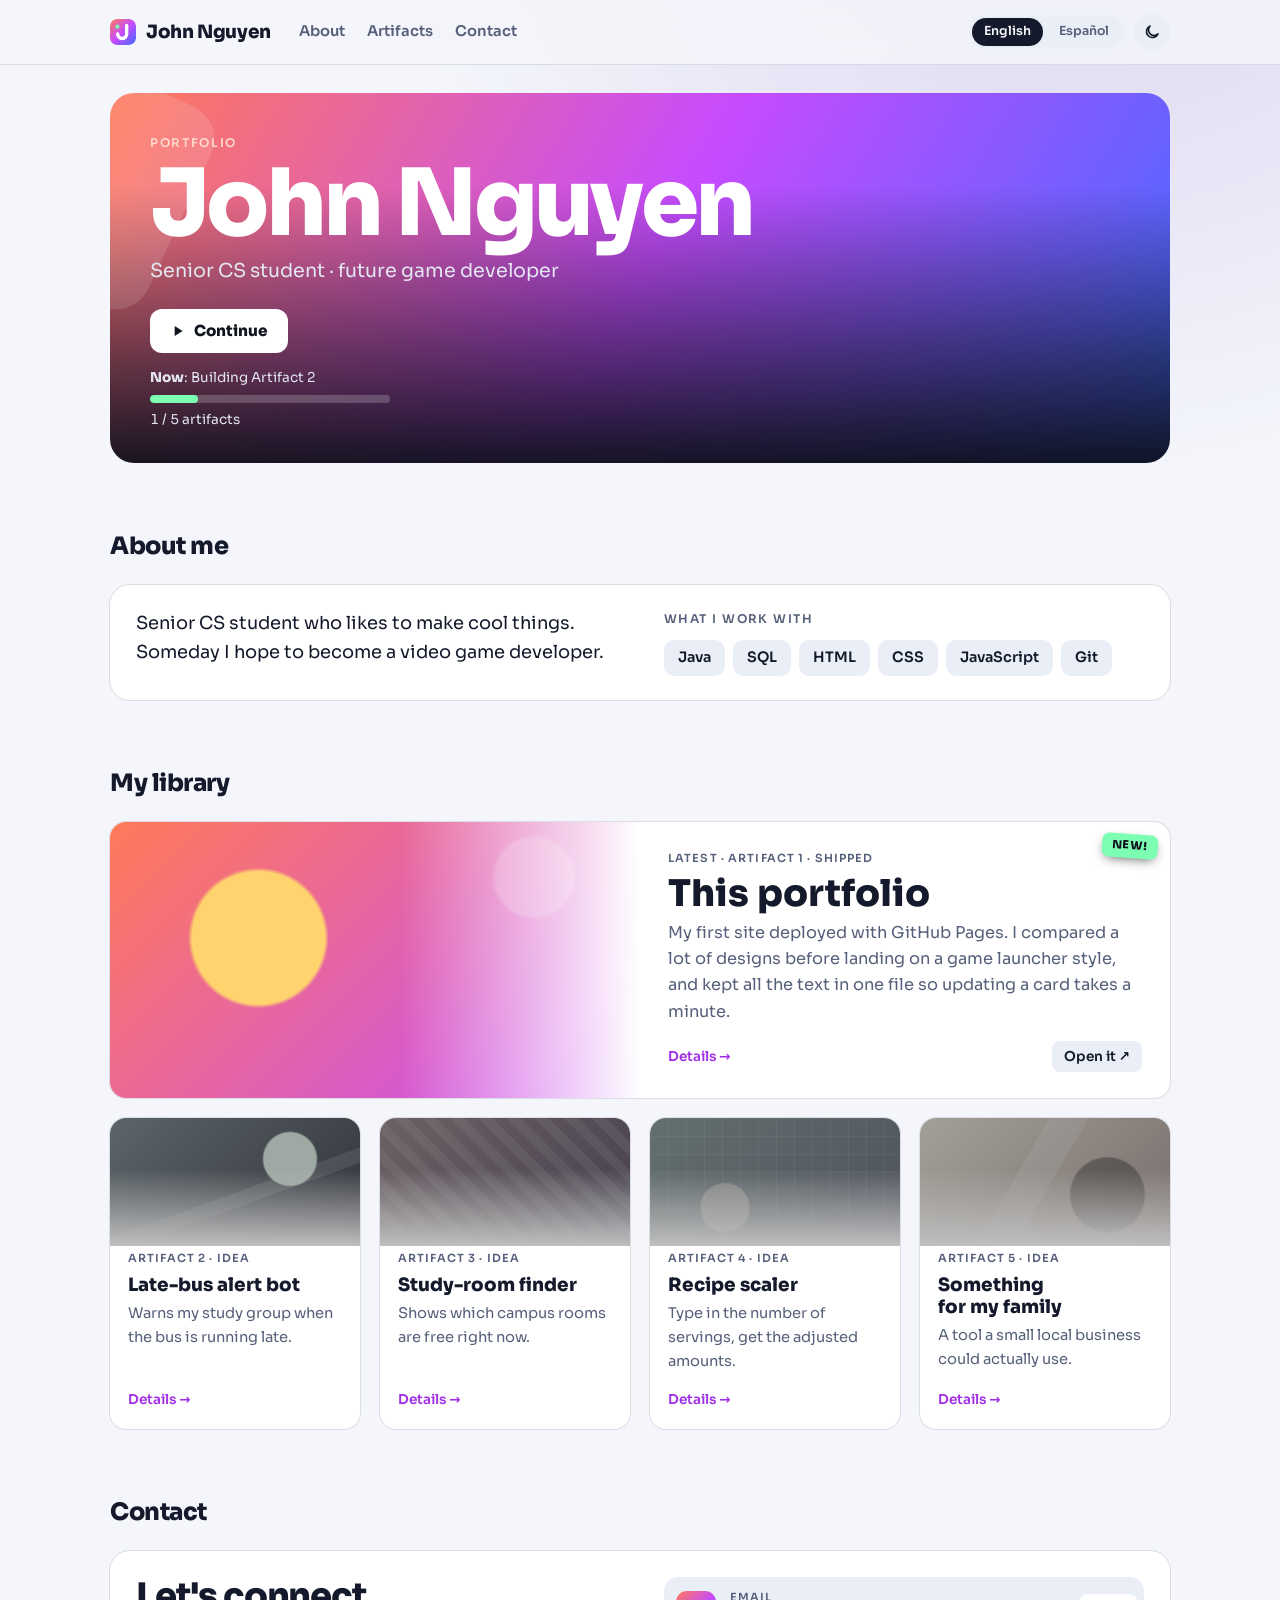
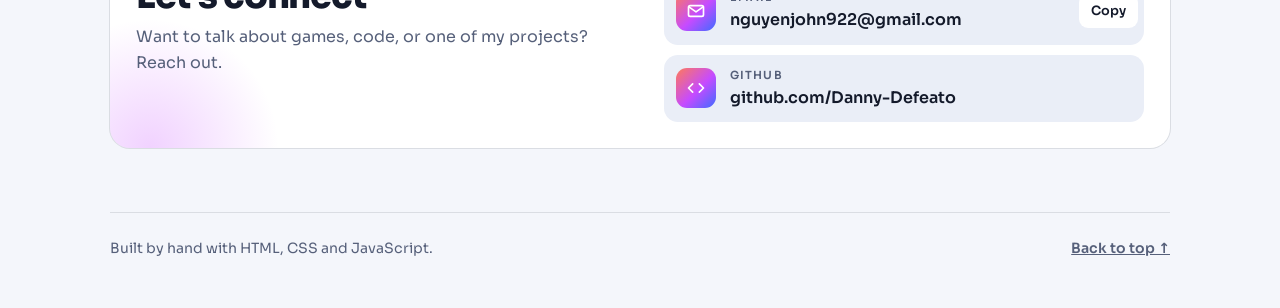
==== commit 5e155809: "Update index.html" ====
--- a/index.html
+++ b/index.html
@@ -17,7 +17,7 @@
        deploy, replace YOUR-USERNAME below with your GitHub username
        (and "portfolio" with your repo name, if you named it differently). -->
   <meta property="og:type" content="website">
-  <meta property="og:title" content="John · Portfolio">
+  <meta property="og:title" content="John Nguyen · Portfolio">
   <meta property="og:description" content="Senior CS student and future game developer. Five things I'm building this quarter.">
   <meta property="og:image" content="https://Danny-Defeato.github.io/portfolio/og-image.png">
   <meta property="og:image:width" content="1200">
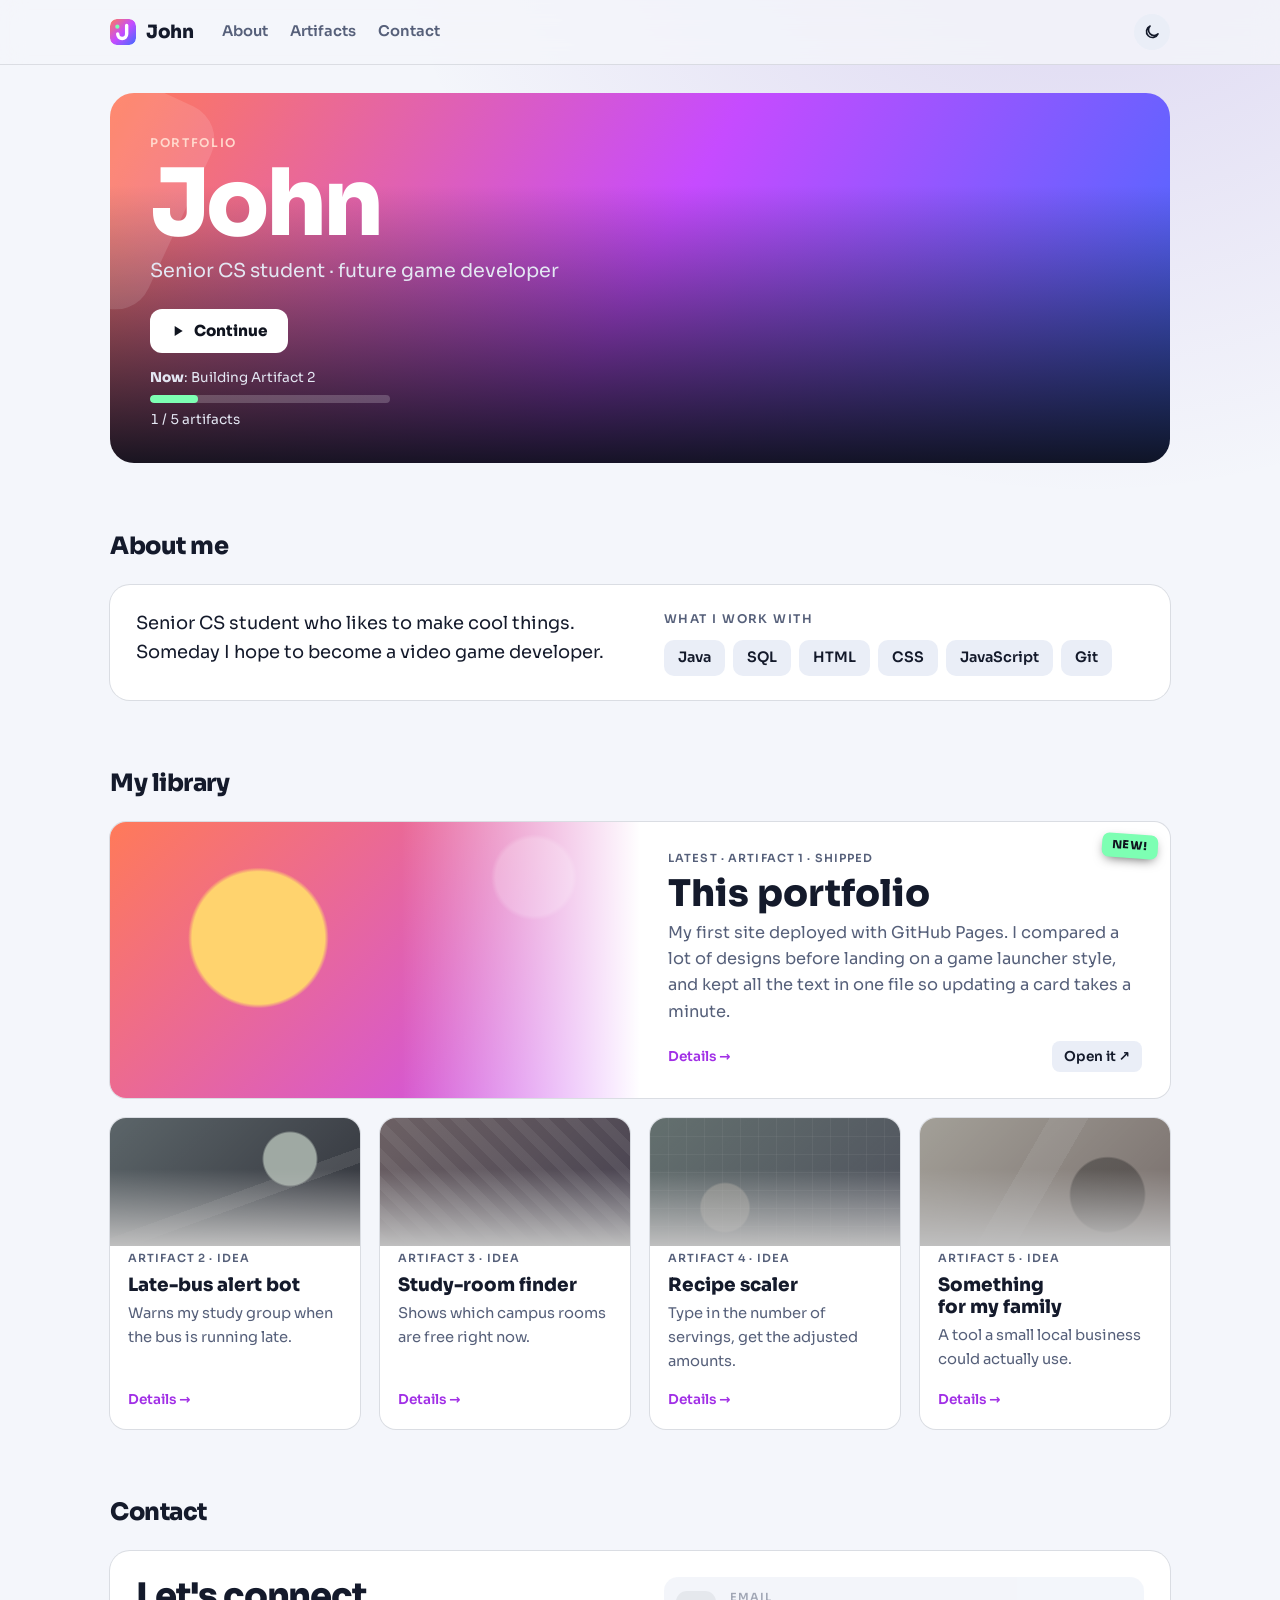
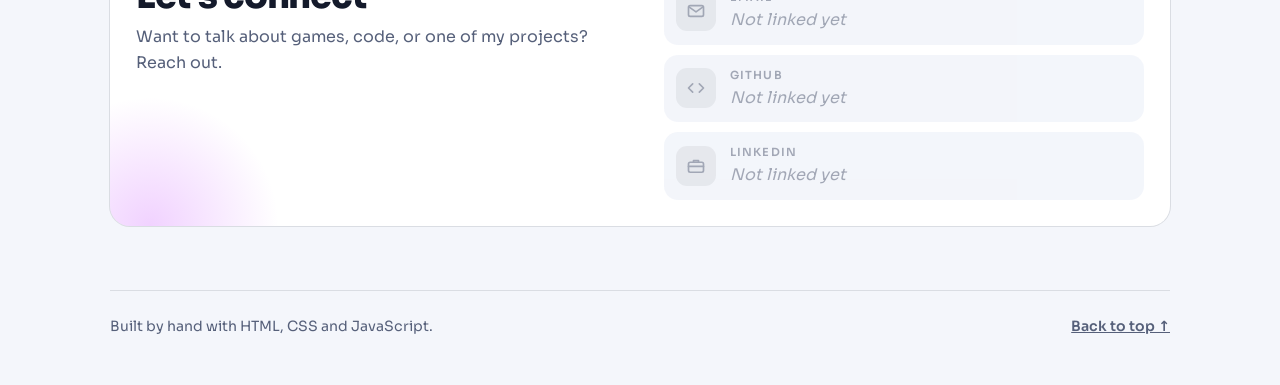
==== commit 7ee391c3: "Add files via upload" ====
--- a/index.html
+++ b/index.html
@@ -17,9 +17,9 @@
        deploy, replace YOUR-USERNAME below with your GitHub username
        (and "portfolio" with your repo name, if you named it differently). -->
   <meta property="og:type" content="website">
-  <meta property="og:title" content="John Nguyen · Portfolio">
+  <meta property="og:title" content="John · Portfolio">
   <meta property="og:description" content="Senior CS student and future game developer. Five things I'm building this quarter.">
-  <meta property="og:image" content="https://Danny-Defeato.github.io/portfolio/og-image.png">
+  <meta property="og:image" content="https://YOUR-USERNAME.github.io/portfolio/og-image.png">
   <meta property="og:image:width" content="1200">
   <meta property="og:image:height" content="630">
   <meta name="twitter:card" content="summary_large_image">
@@ -57,7 +57,6 @@
         <a href="#contact" id="nav-contact">Contact</a>
       </div>
       <div class="nav-tools">
-        <div class="lang-switch" id="lang-switch" role="group" aria-label="Language"></div>
         <button class="theme-toggle" id="theme-toggle" type="button" aria-pressed="false" aria-label="Dark mode" title="Dark mode">
           <svg class="icon-moon" viewBox="0 0 24 24" fill="none" stroke="currentColor" stroke-width="2.2" stroke-linecap="round" stroke-linejoin="round" aria-hidden="true">
             <path d="M20 14.5A8 8 0 1 1 9.5 4a6.5 6.5 0 0 0 10.5 10.5z"/>
--- a/styles.css
+++ b/styles.css
@@ -123,31 +123,6 @@
   align-items: center;
   gap: 10px;
   margin-left: auto;
-}
-
-.lang-switch {
-  display: flex;
-  gap: 4px;
-  padding: 3px;
-  border-radius: 999px;
-  background: var(--surface-2);
-}
-
-.lang-switch button {
-  font: inherit;
-  font-size: 0.78rem;
-  font-weight: 600;
-  color: var(--muted);
-  background: transparent;
-  border: 0;
-  border-radius: 999px;
-  padding: 4px 12px;
-  cursor: pointer;
-}
-
-.lang-switch button[aria-pressed="true"] {
-  background: var(--text);
-  color: var(--bg);
 }
 
 /* Dark mode button: shows a sun in dark mode and a moon in light mode. */
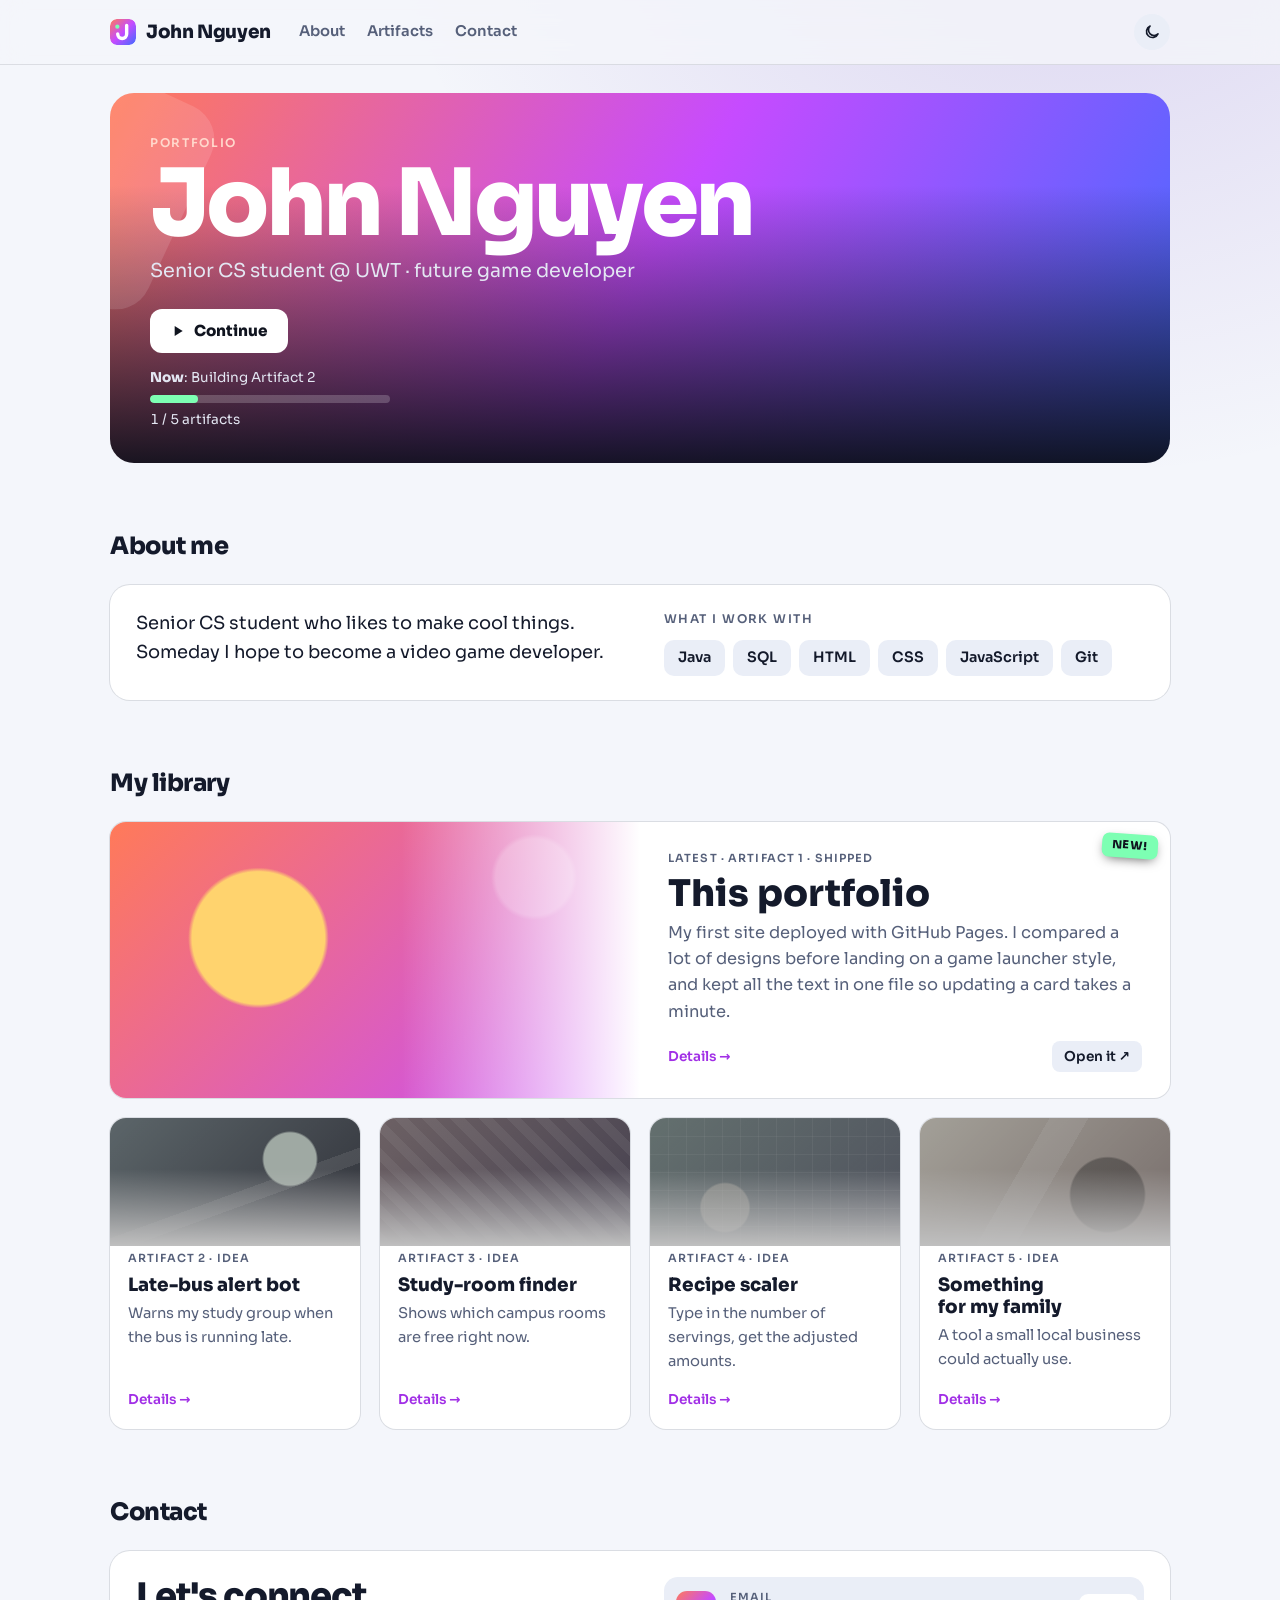
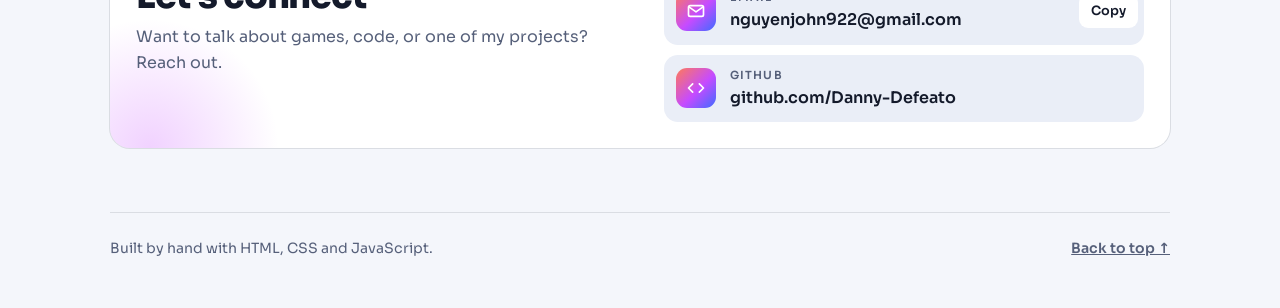
==== commit c3b919be: "Update index.html" ====
--- a/index.html
+++ b/index.html
@@ -17,9 +17,9 @@
        deploy, replace YOUR-USERNAME below with your GitHub username
        (and "portfolio" with your repo name, if you named it differently). -->
   <meta property="og:type" content="website">
-  <meta property="og:title" content="John · Portfolio">
+  <meta property="og:title" content="John Nguyen · Portfolio">
   <meta property="og:description" content="Senior CS student and future game developer. Five things I'm building this quarter.">
-  <meta property="og:image" content="https://YOUR-USERNAME.github.io/portfolio/og-image.png">
+  <meta property="og:image" content="https://Danny-Defeato.github.io/portfolio/og-image.png">
   <meta property="og:image:width" content="1200">
   <meta property="og:image:height" content="630">
   <meta name="twitter:card" content="summary_large_image">
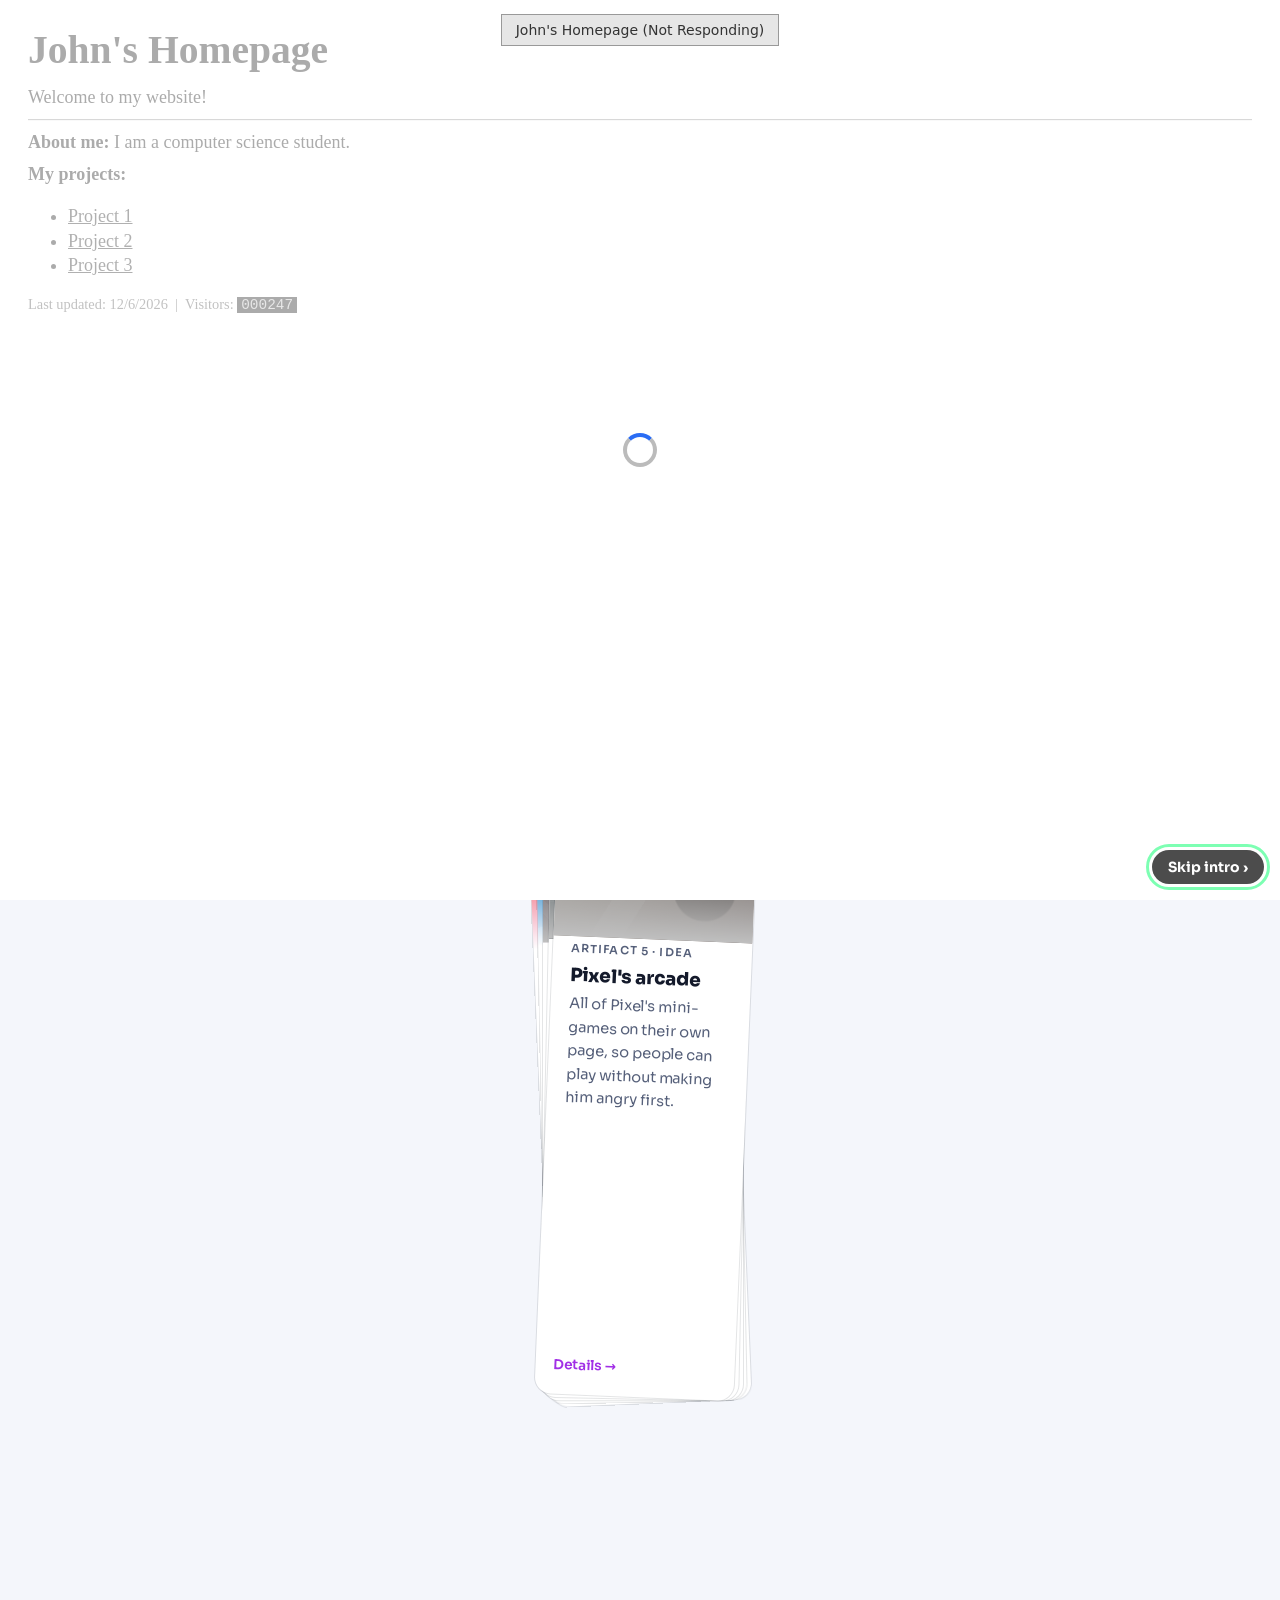
==== commit a6b6888b: "uploading updated portfolio w/ artifact 2" ====
--- a/index.html
+++ b/index.html
@@ -17,9 +17,9 @@
        deploy, replace YOUR-USERNAME below with your GitHub username
        (and "portfolio" with your repo name, if you named it differently). -->
   <meta property="og:type" content="website">
-  <meta property="og:title" content="John Nguyen · Portfolio">
+  <meta property="og:title" content="John · Portfolio">
   <meta property="og:description" content="Senior CS student and future game developer. Five things I'm building this quarter.">
-  <meta property="og:image" content="https://Danny-Defeato.github.io/portfolio/og-image.png">
+  <meta property="og:image" content="https://YOUR-USERNAME.github.io/portfolio/og-image.png">
   <meta property="og:image:width" content="1200">
   <meta property="og:image:height" content="630">
   <meta name="twitter:card" content="summary_large_image">
@@ -34,6 +34,17 @@
     // the wrong colors. Uses the visitor's saved choice, or else their
     // device setting.
     (function () {
+      // Tells styles.css that JavaScript is running.
+      document.documentElement.className += " js";
+
+      // Always open at the top of the page. Browsers normally jump back to
+      // where you'd scrolled before a reload, or to a section named in the
+      // address (like #artifacts, left there by clicking a nav link).
+      try {
+        if ("scrollRestoration" in history) history.scrollRestoration = "manual";
+        if (location.hash) history.replaceState(null, "", location.pathname + location.search);
+      } catch (e) {}
+
       var theme = null;
       try { theme = localStorage.getItem("portfolio-theme"); } catch (e) {}
       if (theme !== "dark" && theme !== "light") {
@@ -41,12 +52,64 @@
         theme = prefersLight ? "light" : "dark";
       }
       document.documentElement.setAttribute("data-theme", theme);
+
+      // Same for the color the visitor picked last time.
+      var root = document.documentElement;
+      var accent = null, custom = null;
+      try {
+        accent = localStorage.getItem("portfolio-accent");
+        custom = JSON.parse(localStorage.getItem("portfolio-custom-color") || "null");
+      } catch (e) {}
+      if (accent === "custom" && custom && custom.mid) {
+        var vars = { "--c-mid": custom.mid, "--c-hot": custom.hot, "--c-a2": custom.a2, "--c-glow": custom.glow,
+          "--c-soft": custom.soft, "--acc-d": custom.dark, "--acc-l": custom.light };
+        for (var k in vars) if (vars[k]) root.style.setProperty(k, vars[k]);
+      } else if (accent === "custom" && !(custom && custom.hex)) {
+        accent = null;
+      }
+      if (accent) root.setAttribute("data-accent", accent);
+
+      // Crash-and-reboot intro: plays the first time someone visits.
+      // Add ?intro=on to the address to see it again, or ?intro=off to skip it.
+      // If the browser blocks saved data, it can't remember the intro was
+      // seen, so skip it rather than show it on every visit.
+      var param = null, seen = null, canSave = true;
+      try { param = new URLSearchParams(location.search).get("intro"); } catch (e) {}
+      try { seen = localStorage.getItem("portfolio-intro-seen"); } catch (e) { canSave = false; }
+      var calm = window.matchMedia && window.matchMedia("(prefers-reduced-motion: reduce)").matches;
+      if (param === "on" || (param !== "off" && canSave && !seen && !calm)) root.className += " intro";
     })();
   </script>
 </head>
 <body>
   <!-- The text in this file is only a starting point; main.js fills
        everything in from content.js when the page loads. -->
+
+  <!-- Crash-and-reboot intro. Only shown when the script above adds the
+       "intro" class; main.js runs it and then removes it. -->
+  <div class="intro-layer" id="intro">
+    <div class="intro-fake">
+      <h1 id="intro-title">John's Homepage</h1>
+      <p>Welcome to my website!</p>
+      <hr>
+      <p><b>About me:</b> I am a computer science student.</p>
+      <p><b>My projects:</b></p>
+      <ul><li><span class="intro-link">Project 1</span></li><li><span class="intro-link">Project 2</span></li><li><span class="intro-link">Project 3</span></li></ul>
+      <p class="intro-foot">Last updated: <span id="intro-date"></span> &nbsp;|&nbsp; Visitors: <span class="intro-count">000247</span></p>
+    </div>
+    <div class="intro-hang" id="intro-hang" hidden><span id="intro-hang-title">John's Homepage (Not Responding)</span><i class="intro-spinner"></i></div>
+    <div class="intro-err" id="intro-err" hidden>
+      <div class="intro-err-box">
+        <b>FATAL ERROR</b>
+        <span>boring_homepage.html has stopped working.</span>
+        <span>Reason: too plain.</span>
+        <span>Loading the real one... <span id="intro-pct">0%</span></span>
+      </div>
+    </div>
+    <div class="intro-boot" id="intro-boot" hidden></div>
+    <div class="intro-pixel" id="intro-pixel" hidden></div>
+    <button class="intro-skip" id="intro-skip" type="button">Skip intro ›</button>
+  </div>
 
   <nav class="topbar" aria-label="Main">
     <div class="topbar-inner">
@@ -57,6 +120,19 @@
         <a href="#contact" id="nav-contact">Contact</a>
       </div>
       <div class="nav-tools">
+        <!-- Color picker: main.js adds one dot per color. -->
+        <div class="accent-picker" id="accent-picker" role="group" aria-label="Color"></div>
+
+
+        <a class="nav-pill nav-pill-strong" id="resume-btn" hidden>Resume ↗</a>
+
+        <!-- Sends Pixel away or calls him back. -->
+        <button class="theme-toggle pixel-toggle" id="pixel-toggle" type="button" aria-pressed="true" aria-label="Pixel" title="Pixel" hidden>
+          <svg viewBox="0 0 24 24" fill="none" stroke="currentColor" stroke-width="2" stroke-linecap="round" stroke-linejoin="round" aria-hidden="true">
+            <path d="M12 3.5v3.5"/><circle cx="12" cy="3" r="1"/><rect x="4" y="7" width="16" height="12" rx="4"/><path d="M9.5 12.5v1.5M14.5 12.5v1.5"/>
+          </svg>
+        </button>
+
         <button class="theme-toggle" id="theme-toggle" type="button" aria-pressed="false" aria-label="Dark mode" title="Dark mode">
           <svg class="icon-moon" viewBox="0 0 24 24" fill="none" stroke="currentColor" stroke-width="2.2" stroke-linecap="round" stroke-linejoin="round" aria-hidden="true">
             <path d="M20 14.5A8 8 0 1 1 9.5 4a6.5 6.5 0 0 0 10.5 10.5z"/>
@@ -103,7 +179,7 @@
 
       <section class="section" id="artifacts" aria-labelledby="artifacts-heading">
         <h2 id="artifacts-heading">My library</h2>
-        <div id="featured"></div>
+        <!-- One row of cards. On narrow screens it scrolls sideways. -->
         <div class="cards" id="cards"></div>
         <noscript><p>This page needs JavaScript turned on to show the project cards.</p></noscript>
       </section>
@@ -114,6 +190,7 @@
           <div class="contact-intro">
             <h3 id="contact-title">Let's connect</h3>
             <p id="contact-message"></p>
+            <p class="local-time" id="local-time" hidden><span class="time-dot" aria-hidden="true"></span><span><span id="local-time-label">My local time</span>: <b id="local-time-value"></b></span></p>
           </div>
           <ul class="contact-list" id="contact-list"></ul>
         </div>
@@ -137,23 +214,30 @@
       <div class="detail-text" id="detail-text"></div>
       <div class="detail-images" id="detail-images"></div>
       <div class="detail-actions">
-        <a class="play" id="detail-link" target="_blank" rel="noopener"></a>
+        <a class="play" id="detail-link"></a>
         <button class="ghost" type="button" id="detail-close">Close</button>
       </div>
     </div>
   </dialog>
 
-  <!-- Achievement pop-up. -->
-  <div class="toast" id="toast" role="status" aria-live="polite">
-    <span class="medal" aria-hidden="true">
-      <svg viewBox="0 0 24 24"><path d="M12 2.5l2.9 6 6.6.8-4.9 4.5 1.3 6.5L12 17l-5.9 3.3 1.3-6.5-4.9-4.5 6.6-.8z" fill="currentColor"/></svg>
-    </span>
-    <span class="toast-text">
-      <small id="toast-label">Achievement unlocked</small>
-      <b id="toast-title"></b>
-    </span>
-    <span class="toast-xp" id="toast-xp">+100 XP</span>
-  </div>
+  <!-- Pixel, the guide robot. main.js shows it for first-time visitors. -->
+  <aside class="guide" id="guide" aria-label="Pixel" hidden>
+    <div class="pix-home" id="pixel-home">
+      <!-- main.js draws Pixel in here. -->
+      <button class="pix-bot" id="pixel-bot" type="button" aria-label="Pixel"></button>
+      <span class="pix-say" id="pixel-say" aria-hidden="true"></span>
+    </div>
+    <span class="sr-only" id="pixel-said" aria-live="polite"></span>
+    <div class="guide-bubble" id="guide-bubble" hidden>
+      <p class="guide-name" id="guide-name">Pixel</p>
+      <p class="guide-text"><span id="guide-typed" aria-hidden="true"></span><span class="sr-only" id="guide-said" aria-live="polite"></span></p>
+      <div class="guide-actions">
+        <button class="guide-btn" id="guide-next" type="button">Next tip</button>
+        <button class="guide-btn guide-btn-strong" id="guide-close" type="button">Got it</button>
+      </div>
+    </div>
+  </aside>
+
 
   <!-- Load order matters: content first, then the code that uses it. -->
   <script src="content.js"></script>
--- a/styles.css
+++ b/styles.css
@@ -12,14 +12,20 @@
   --text: #e9edf7;        /* main text */
   --muted: #9aa5c2;       /* secondary text */
 
-  --accent: #c64bff;      /* purple: hover glow, highlights */
+  /* The banner gradient runs --hot -> --mid -> --accent-2. These four,
+     plus the glows, change with the color picker (see below). */
+  --hot: #ff7a59;         /* orange */
+  --mid: #c64bff;         /* purple */
   --accent-2: #3f6bff;    /* blue */
-  --hot: #ff7a59;         /* orange */
+  --accent: #c64bff;      /* hover glow, links, highlights */
+  --glow-c: #c64bffaa;    /* hover glow shadow */
+  --glow-soft: #c64bff40; /* soft corner glow in the Contact panel */
+
   --mint: #7dffb3;        /* green: progress bar, NEW! sticker */
-  --gold: #ffd36e;        /* yellow: WIP sticker, medal */
+  --gold: #ffd36e;        /* yellow: WIP sticker */
   --on-bright: #10141f;   /* text on mint/gold/white */
 
-  --glow: 0 0 0 2px var(--accent), 0 16px 34px -12px #c64bffaa;
+  --glow: 0 0 0 2px var(--accent), 0 16px 34px -12px var(--glow-c);
   --radius: 16px;
   --nav-height: 64px;
   --font: "Sora", system-ui, -apple-system, "Segoe UI", sans-serif;
@@ -36,8 +42,43 @@
   --text: #141a2b;
   --muted: #56607a;
   --accent: #a12fe6;
-  --glow: 0 0 0 2px var(--accent), 0 16px 30px -14px #a12fe680;
+  --glow-c: #a12fe680;
   color-scheme: light;
+}
+
+/* Color picker presets. "Sunset" is the default colors above.
+   Each preset also has a darker --accent for light mode, so links and
+   highlights stay readable on white. */
+:root[data-accent="ocean"] {
+  --hot: #12b5a5; --mid: #1f9bd1; --accent-2: #3f6bff;
+  --accent: #4fd6e8; --glow-c: #1f9bd1aa; --glow-soft: #1f9bd140;
+}
+:root[data-accent="lime"] {
+  --hot: #8fd14f; --mid: #2fb37a; --accent-2: #0f8fa3;
+  --accent: #9be36a; --glow-c: #2fb37aaa; --glow-soft: #2fb37a40;
+}
+:root[data-accent="ember"] {
+  --hot: #ff9f43; --mid: #ff5f45; --accent-2: #d6336c;
+  --accent: #ff8a65; --glow-c: #ff5f45aa; --glow-soft: #ff5f4540;
+}
+:root[data-theme="light"][data-accent="ocean"] { --accent: #0a7894; --glow-c: #0a789480; }
+:root[data-theme="light"][data-accent="lime"]  { --accent: #3d7d14; --glow-c: #3d7d1480; }
+:root[data-theme="light"][data-accent="ember"] { --accent: #c2410c; --glow-c: #c2410c80; }
+
+/* Custom color: main.js turns the visitor's chosen color into a set of
+   shades (--c-*) plus two readable link colors (--acc-d for dark mode,
+   --acc-l for light). */
+:root[data-accent="custom"] {
+  --hot: var(--c-hot, #ff7a59);
+  --mid: var(--c-mid, #c64bff);
+  --accent-2: var(--c-a2, #3f6bff);
+  --accent: var(--acc-d, #c64bff);
+  --glow-c: var(--c-glow, #c64bffaa);
+  --glow-soft: var(--c-soft, #c64bff40);
+}
+:root[data-theme="light"][data-accent="custom"] {
+  --accent: var(--acc-l, #a12fe6);
+  --glow-c: var(--c-glow, #a12fe680);
 }
 
 * { box-sizing: border-box; }
@@ -144,6 +185,118 @@
 :root[data-theme="light"] .theme-toggle .icon-moon { display: block; }
 :root[data-theme="light"] .theme-toggle .icon-sun { display: none; }
 
+/* Small rounded buttons in the nav: achievements and resume. */
+.nav-pill {
+  display: inline-flex;
+  align-items: center;
+  gap: 6px;
+  height: 36px;
+  padding: 0 14px;
+  border: 0;
+  border-radius: 999px;
+  background: var(--surface-2);
+  color: var(--text);
+  font: inherit;
+  font-size: 0.85rem;
+  font-weight: 600;
+  text-decoration: none;
+  white-space: nowrap;
+  cursor: pointer;
+  font-variant-numeric: tabular-nums;
+}
+
+.nav-pill:hover { box-shadow: var(--glow); }
+
+/* The Resume button stands out a little more. */
+.nav-pill-strong { background: var(--text); color: var(--bg); }
+
+
+/* Color picker dots */
+.accent-picker {
+  display: flex;
+  align-items: center;
+  gap: 6px;
+  padding: 0 4px;
+}
+
+.accent-dot {
+  width: 18px;
+  height: 18px;
+  padding: 0;
+  border: 0;
+  border-radius: 50%;
+  cursor: pointer;
+  box-shadow: 0 0 0 2px var(--bg);
+}
+
+.accent-dot[aria-pressed="true"] { box-shadow: 0 0 0 2px var(--bg), 0 0 0 4px var(--text); }
+.accent-dot[data-swatch="sunset"] { background: linear-gradient(135deg, #ff7a59, #c64bff 55%, #3f6bff); }
+.accent-dot[data-swatch="ocean"]  { background: linear-gradient(135deg, #12b5a5, #1f9bd1 55%, #3f6bff); }
+.accent-dot[data-swatch="lime"]   { background: linear-gradient(135deg, #8fd14f, #2fb37a 55%, #0f8fa3); }
+.accent-dot[data-swatch="ember"]  { background: linear-gradient(135deg, #ff9f43, #ff5f45 55%, #d6336c); }
+
+/* The rainbow "pick your own" dot. The real color input sits invisibly on
+   top, so clicking anywhere on the dot opens the color chooser. */
+.accent-custom {
+  position: relative;
+  width: 18px;
+  height: 18px;
+  border-radius: 50%;
+  cursor: pointer;
+  background: conic-gradient(#ff5f6d, #ffd36e, #7dffb3, #4fd6e8, #6c7bff, #c64bff, #ff5f6d);
+  box-shadow: 0 0 0 2px var(--bg);
+}
+.accent-custom input {
+  position: absolute;
+  inset: 0;
+  width: 100%;
+  height: 100%;
+  margin: 0;
+  padding: 0;
+  border: 0;
+  opacity: 0;
+  cursor: pointer;
+}
+/* When the custom color is on, a dot of that color appears in the middle. */
+.accent-custom.is-active { box-shadow: 0 0 0 2px var(--bg), 0 0 0 4px var(--text); }
+.accent-custom.is-active::after {
+  content: "";
+  position: absolute;
+  inset: 4px;
+  border-radius: 50%;
+  background: var(--mid);
+  box-shadow: 0 0 0 1.5px var(--bg);
+}
+.accent-custom:focus-within { outline: 3px solid var(--accent); outline-offset: 3px; }
+
+/* Pixel on/off button in the nav bar. */
+.pixel-toggle { color: var(--muted); }
+.pixel-toggle svg { width: 20px; height: 20px; }
+.pixel-toggle[aria-pressed="true"] { color: var(--text); }
+.pixel-toggle[aria-pressed="false"] svg { opacity: 0.55; }
+
+/* On phones the nav tools sit on their own row, packed a little tighter so
+   colors, resume, Pixel and dark mode all fit on one line. */
+@media (max-width: 480px) {
+  .nav-tools { width: 100%; justify-content: flex-end; gap: 8px; margin-left: 0; }
+  .nav-tools .accent-picker { margin-right: auto; }
+  .accent-picker { gap: 5px; padding: 0; }
+  .accent-dot, .accent-custom { width: 17px; height: 17px; }
+  .nav-pill { padding: 0 10px; height: 34px; font-size: 0.8rem; }
+  .theme-toggle { width: 34px; height: 34px; }
+}
+@media (max-width: 360px) {
+  .topbar-inner { gap: 8px 16px; padding-inline: 14px; }
+  .brand { font-size: 1rem; }
+  .brand img { width: 22px; height: 22px; }
+  .nav-links { gap: 4px 14px; font-size: 0.85rem; }
+  .accent-picker { gap: 4px; }
+  .accent-dot, .accent-custom { width: 15px; height: 15px; }
+  .nav-pill { padding: 0 8px; }
+  .theme-toggle { width: 32px; height: 32px; }
+}
+
+
 /* ---------- Page ---------- */
 
 .page {
@@ -188,13 +341,15 @@
   min-height: 320px;
   padding: 32px clamp(20px, 4vw, 40px);
   display: grid;
+  /* minmax(0, 1fr) keeps a very long name from stretching the banner wider than the screen. */
+  grid-template-columns: minmax(0, 1fr);
   align-content: end;
   justify-items: start;
   gap: 8px;
   color: #ffffff;
   background:
     linear-gradient(0deg, #0c0f19f0 0%, #0c0f1900 75%),
-    linear-gradient(120deg, var(--hot), #c64bff 50%, var(--accent-2));
+    linear-gradient(120deg, var(--hot), var(--mid) 50%, var(--accent-2));
 }
 
 /* Floating shapes in the banner, like key art behind a game title. */
@@ -225,7 +380,11 @@
   font-weight: 800;
   line-height: 0.95;
   letter-spacing: -0.04em;
-}
+  max-width: 100%;
+}
+
+/* Long names (set by main.js) get a smaller size so they fit. */
+.banner h1.is-long { font-size: clamp(2.2rem, 8vw, 4.4rem); }
 
 .role {
   margin: 0;
@@ -335,12 +494,39 @@
 
 /* ---------- Cards ---------- */
 
-#featured:empty { display: none; }
-
+/* All the artifact cards sit in one row, the same size, in order.
+   Wide screens fit all of them; narrower screens scroll the row sideways,
+   and each card snaps into place. */
 .cards {
   display: grid;
-  grid-template-columns: repeat(auto-fill, minmax(min(100%, 230px), 1fr));
-  gap: 20px;
+  grid-auto-flow: column;
+  grid-auto-columns: minmax(0, 1fr);
+  gap: 16px;
+  /* The row never makes the page wider, even while it's showing cards
+     beyond its edges (during the deal on narrow screens). */
+  min-width: 0;
+}
+#artifacts { min-width: 0; }
+
+@media (max-width: 1000px) {
+  .cards {
+    grid-auto-columns: clamp(220px, 64vw, 260px);
+    overflow-x: auto;
+    overscroll-behavior-x: contain;
+
+    scroll-padding-inline: 20px;
+    /* Run the row to the screen edges, so cards slide in from offscreen. */
+    margin-inline: -20px;
+    padding: 6px 20px 16px;
+    scrollbar-width: thin;
+  }
+  /* Cards snap into place as you swipe, but only once they've been dealt
+     out: snapping while the cards are still moving can make some browsers
+     jump the whole page down to the row. */
+  .cards.can-snap { scroll-snap-type: x proximity; }
+  .cards > .card { scroll-snap-align: start; }
+  /* While the cards are dealt out, nothing gets clipped. */
+  .cards.is-revealing { overflow: visible; }
 }
 
 .card {
@@ -496,42 +682,6 @@
 
 .sticker-wip { background: var(--gold); transform: rotate(-4deg); }
 
-/* The big "Latest" card. Side by side on wide screens. */
-.card-featured {
-  display: grid;
-  grid-template-columns: repeat(auto-fit, minmax(min(100%, 340px), 1fr));
-}
-
-.card-featured .card-art {
-  height: auto;
-  min-height: 220px;
-}
-
-.card-featured .card-art::after {
-  background: linear-gradient(90deg, transparent 55%, var(--surface));
-}
-
-.card-featured .card-body {
-  padding: 28px 28px 26px;
-  justify-content: center;
-}
-
-.card-featured h3 {
-  font-size: clamp(1.6rem, 4vw, 2.3rem);
-  line-height: 1.1;
-  letter-spacing: -0.03em;
-}
-
-.card-featured .reflection {
-  font-size: 1.02rem;
-  max-width: 52ch;
-}
-
-@media (max-width: 720px) {
-  .card-featured .card-art::after { background: linear-gradient(0deg, var(--surface), transparent 60%); }
-  .card-featured .card-body { padding: 8px 20px 22px; }
-}
-
 /* ---------- Card details pop-up ---------- */
 
 .detail {
@@ -551,6 +701,23 @@
   backdrop-filter: blur(4px);
 }
 
+/* Older browsers (like iOS 15.0-15.3) don't know <dialog>. Keep it hidden
+   until opened, and when opened, center it over a dark overlay ourselves. */
+.detail:not([open]) { display: none; }
+.detail.no-modal {
+  position: fixed;
+  inset: 24px 0 auto;
+  margin: 0 auto;
+  z-index: 60;
+  max-height: calc(100vh - 48px);
+  box-shadow: 0 0 0 100vmax #05080fb3, 0 30px 80px -20px #000000cc;
+}
+
+/* Things that only work with JavaScript stay hidden without it. */
+html:not(.js) .accent-picker,
+html:not(.js) .banner-row,
+html:not(.js) .about-body { display: none; }
+
 .detail-art .art { height: 190px; }
 
 .detail-body {
@@ -603,69 +770,6 @@
 
 :root[data-theme="light"] .detail .play { background: var(--text); color: var(--bg); }
 
-/* ---------- Achievement pop-up ---------- */
-
-.toast {
-  position: fixed;
-  right: 20px;
-  bottom: calc(20px + env(safe-area-inset-bottom, 0px));
-  z-index: 50;
-  display: flex;
-  align-items: center;
-  gap: 12px;
-  max-width: calc(100% - 40px);
-  padding: 10px 18px 10px 10px;
-  border-radius: 16px;
-  background: var(--surface-2); /* solid fallback for older browsers */
-  background: color-mix(in srgb, var(--surface-2) 92%, transparent);
-  backdrop-filter: blur(8px);
-  -webkit-backdrop-filter: blur(8px);
-  box-shadow: 0 0 0 1px var(--line), 0 18px 40px -14px #000000cc;
-  transform: translateY(calc(100% + 40px));
-  visibility: hidden;
-  transition: transform 0.45s cubic-bezier(0.2, 0.9, 0.3, 1.2), visibility 0s linear 0.45s;
-}
-
-.toast.show {
-  transform: none;
-  visibility: visible;
-  transition: transform 0.45s cubic-bezier(0.2, 0.9, 0.3, 1.2), visibility 0s;
-}
-
-.medal {
-  flex: none;
-  display: grid;
-  place-items: center;
-  width: 40px;
-  height: 40px;
-  border-radius: 12px;
-  background: linear-gradient(135deg, var(--gold), var(--hot));
-  color: var(--on-bright);
-}
-
-.medal svg { width: 22px; height: 22px; }
-
-.toast-text { display: grid; min-width: 0; }
-
-.toast-text small {
-  font-size: 0.68rem;
-  font-weight: 600;
-  letter-spacing: 0.1em;
-  text-transform: uppercase;
-  color: var(--muted);
-}
-
-.toast-text b { font-size: 0.95rem; overflow-wrap: anywhere; }
-
-.toast-xp {
-  font-size: 0.8rem;
-  font-weight: 800;
-  color: var(--on-bright);
-  background: var(--mint);
-  border-radius: 6px;
-  padding: 2px 8px;
-  white-space: nowrap;
-}
 
 /* ---------- Contact section ---------- */
 
@@ -688,7 +792,7 @@
   left: -90px;
   bottom: -130px;
   border-radius: 50%;
-  background: radial-gradient(circle, #c64bff40, transparent 70%);
+  background: radial-gradient(circle, var(--glow-soft), transparent 70%);
   pointer-events: none;
 }
 
@@ -706,6 +810,25 @@
   margin: 0;
   color: var(--muted);
   max-width: 42ch;
+}
+
+.contact-intro .local-time {
+  display: flex;
+  align-items: center;
+  gap: 8px;
+  margin-top: 6px;
+  font-size: 0.9rem;
+}
+
+.local-time b { color: var(--text); font-weight: 600; font-variant-numeric: tabular-nums; }
+
+.time-dot {
+  flex: none;
+  width: 8px;
+  height: 8px;
+  border-radius: 50%;
+  background: var(--gold);
+  box-shadow: 0 0 0 3px #ffd36e33;
 }
 
 .contact-list {
@@ -748,7 +871,7 @@
   width: 40px;
   height: 40px;
   border-radius: 11px;
-  background: linear-gradient(135deg, var(--hot), #c64bff 55%, var(--accent-2));
+  background: linear-gradient(135deg, var(--hot), var(--mid) 55%, var(--accent-2));
   color: #ffffff;
 }
 
@@ -785,8 +908,8 @@
 .copy-btn:hover { background: var(--text); color: var(--bg); }
 
 /* Greyed-out slots shown until you add your contact info. */
-.contact-item.is-empty { opacity: 0.55; }
-.contact-item.is-empty:hover { box-shadow: none; }
+.contact-item.is-empty { background: transparent; box-shadow: inset 0 0 0 1px var(--line); }
+.contact-item.is-empty:hover { box-shadow: inset 0 0 0 1px var(--line); }
 .contact-item.is-empty .contact-icon { background: var(--line); color: var(--muted); }
 .contact-item.is-empty .contact-value { font-weight: 400; font-style: italic; color: var(--muted); }
 
@@ -849,7 +972,8 @@
 }
 
 /* 4. Name: hover over it and the letters hop in a wave. */
-.name-word { white-space: nowrap; }
+/* Words stay whole unless a single word is wider than the screen. */
+.name-word { display: inline-flex; flex-wrap: wrap; max-width: 100%; }
 .motion .name-letter { display: inline-block; }
 
 .motion .banner h1:hover .name-letter {
@@ -884,6 +1008,717 @@
   transition: background-color 0.3s ease, color 0.3s ease;
 }
 
+/* ---------- Holo cards ----------
+   main.js tilts the card toward the mouse; this is the shine that
+   follows it. Mouse and trackpad only. */
+
+.card-glare {
+  position: absolute;
+  inset: 0;
+  z-index: 1;
+  pointer-events: none;
+  opacity: 0;
+  transition: opacity 0.25s ease;
+  background: radial-gradient(circle at var(--gx, 50%) var(--gy, 50%), #ffffff55, transparent 55%);
+  mix-blend-mode: overlay;
+}
+.card.is-tilting .card-glare { opacity: 1; }
+.card.is-tilting { transition: transform 0.08s linear, box-shadow 0.2s ease; }
+
+/* ---------- Fan-then-spread reveal ----------
+   Before a section is reached, its cards wait in a neat stack (--pack is
+   set by main.js). While they're moving they can't be clicked. */
+
+.is-packed {
+  transform: var(--pack) !important;
+  transition: none !important;
+  pointer-events: none;
+}
+.is-dealing { pointer-events: none; }
+
+/* Cards swinging out in the fan must never make the page scroll sideways. */
+body { overflow-x: hidden; }
+@supports (overflow-x: clip) { body { overflow-x: clip; } }
+.contact-item.is-packed, .contact-item.is-dealing { position: relative; }
+
+/* ---------- Magnetic buttons and ripples ---------- */
+
+.play, .nav-pill, .ghost, .guide-btn, .copy-btn {
+  position: relative;
+  overflow: hidden;
+  transition: translate 0.25s ease-out, transform 0.15s ease, box-shadow 0.15s ease, background-color 0.2s ease;
+}
+
+.ripple {
+  position: absolute;
+  border-radius: 50%;
+  background: currentColor;
+  opacity: 0.25;
+  transform: scale(0);
+  pointer-events: none;
+  animation: ripple 0.6s ease-out forwards;
+}
+@keyframes ripple { to { transform: scale(3.5); opacity: 0; } }
+
+/* ---------- Pixel, the guide robot ---------- */
+
+/* The whole corner area ignores clicks, so on phones (where it spans the
+   screen) it never blocks the page. Only Pixel and his bubble take clicks. */
+.guide {
+  position: fixed;
+  left: 20px;
+  bottom: calc(20px + env(safe-area-inset-bottom, 0px));
+  z-index: 40;
+  display: flex;
+  align-items: flex-end;
+  gap: 10px;
+  max-width: min(360px, calc(100% - 40px));
+  pointer-events: none;
+}
+.guide.is-playing { z-index: 60; }
+
+/* Pixel himself. --tx/--ty move him away from his corner (when he's
+   thrown, or flying off). */
+.pix-home {
+  position: relative;
+  flex: none;
+  translate: var(--tx, 0px) var(--ty, 0px);
+}
+.pix-home.is-walking { transition: translate 0.9s cubic-bezier(0.4, 0, 0.2, 1); }
+
+.pix-bot {
+  display: block;
+  width: 52px;
+  height: 56px;
+  padding: 0;
+  border: 0;
+  border-radius: 12px;
+  background: none;
+  color: var(--muted);
+  cursor: pointer;
+  pointer-events: auto;
+  touch-action: none;
+  -webkit-tap-highlight-color: transparent;
+  /* No text selection or "save image" pop-up on a long press. */
+  -webkit-user-select: none;
+  user-select: none;
+  -webkit-touch-callout: none;
+}
+.pix-bot.is-dragging { cursor: grabbing; }
+.pix-bot:focus-visible { outline: 3px solid var(--accent); outline-offset: 3px; }
+
+.pix-svg { display: block; width: 52px; height: 56px; overflow: visible; rotate: var(--tr, 0deg); }
+.guide-shell { fill: var(--surface-2); stroke: var(--pix-shell, var(--accent)); stroke-width: 2; transition: stroke 0.3s; }
+.guide-light { fill: var(--pix-eye, var(--mint)); }
+.guide-eye { fill: var(--pix-eye, var(--mint)); transform-box: fill-box; transform-origin: center; }
+
+/* Faces: one set of eyes shows at a time, picked by data-mood. */
+.pix-eyes { transition: transform 0.15s; }
+.pix-face { display: none; fill: none; stroke: var(--pix-eye, var(--mint)); }
+.pix-face-mad { fill: var(--pix-eye); stroke: none; }
+:is(.guide, .intro-pixel)[data-mood="happy"] .pix-eyes,
+:is(.guide, .intro-pixel)[data-mood="mad"] .pix-eyes,
+:is(.guide, .intro-pixel)[data-mood="dizzy"] .pix-eyes,
+:is(.guide, .intro-pixel)[data-mood="sleep"] .pix-eyes { display: none; }
+:is(.guide, .intro-pixel)[data-mood="happy"] .pix-face-happy,
+:is(.guide, .intro-pixel)[data-mood="mad"] .pix-face-mad,
+:is(.guide, .intro-pixel)[data-mood="dizzy"] .pix-face-dizzy,
+:is(.guide, .intro-pixel)[data-mood="sleep"] .pix-face-sleep { display: inline; }
+:is(.guide, .intro-pixel)[data-mood="mad"] { --pix-eye: #ff5f6d; --pix-shell: #ff5f6d; }
+
+/* His temper: the shell turns redder the angrier he gets. */
+.guide[data-anger="1"] { --pix-shell: color-mix(in srgb, var(--accent) 78%, #ff5f6d); }
+.guide[data-anger="2"] { --pix-shell: color-mix(in srgb, var(--accent) 45%, #ff5f6d); }
+.guide[data-anger="3"] { --pix-shell: #ff5f6d; }
+.guide[data-anger="4"] { --pix-shell: #ff2a3d; }
+.guide[data-anger="4"] .guide-shell { stroke-width: 2.6; }
+.motion .guide[data-anger="4"] .pix-svg { filter: drop-shadow(0 0 6px #ff2a3d99); }
+
+/* Sunglasses in light mode, and the jetpack flame when he flies. */
+.pix-shades, .pix-flame { display: none; }
+:root[data-theme="light"] .pix-shades { display: inline; }
+.guide.is-flying .pix-flame { display: inline; }
+.motion .guide.is-flying .pix-flame { animation: pix-flame 0.12s steps(2) infinite; }
+
+/* His quick one-liners appear in a small bubble over his head. */
+.pix-say {
+  position: absolute;
+  left: -2px;
+  bottom: calc(100% + 10px);
+  width: max-content;
+  max-width: min(230px, calc(100vw - 40px));
+  padding: 7px 11px;
+  border-radius: 12px;
+  background: var(--surface-2);
+  color: var(--text);
+  font-size: 0.8rem;
+  font-weight: 600;
+  line-height: 1.35;
+  box-shadow: 0 0 0 1px var(--line), 0 14px 30px -14px #000000cc;
+  pointer-events: none;
+  opacity: 0;
+  translate: 0 4px;
+  transition: opacity 0.2s, translate 0.2s;
+}
+.pix-say.is-on { opacity: 1; translate: 0 0; }
+.pix-say::after {
+  content: "";
+  position: absolute;
+  top: 100%;
+  left: 20px;
+  border: 7px solid transparent;
+  border-top-color: var(--surface-2);
+}
+/* Thrown up near the top of the screen, the bubble flips underneath. */
+.guide.say-below .pix-say { bottom: auto; top: calc(100% + 8px); }
+.guide.say-below .pix-say::after { top: auto; bottom: 100%; border-top-color: transparent; border-bottom-color: var(--surface-2); }
+/* Thrown over to the right side, the bubble opens toward the left. */
+.guide.say-left .pix-say { left: auto; right: -2px; }
+.guide.say-left .pix-say::after { left: auto; right: 20px; }
+
+/* The tips bubble, beside him. */
+.guide-bubble {
+  position: relative;
+  /* Fixed width so the bubble doesn't grow as the letters type out. */
+  width: 290px;
+  max-width: 100%;
+  min-width: 0;
+  padding: 10px 14px 12px;
+  border-radius: 16px;
+  background: var(--surface-2);
+  box-shadow: 0 0 0 1px var(--line), 0 18px 40px -16px #000000cc;
+  pointer-events: auto;
+}
+/* The little tail pointing at the robot. */
+.guide-bubble::before {
+  content: "";
+  position: absolute;
+  left: -7px;
+  bottom: 16px;
+  border: 7px solid transparent;
+  border-left: 0;
+  border-right-color: var(--surface-2);
+}
+.guide.is-away .guide-bubble { visibility: hidden; }
+
+.guide-name {
+  margin: 0;
+  font-size: 0.66rem;
+  font-weight: 700;
+  letter-spacing: 0.12em;
+  text-transform: uppercase;
+  color: var(--muted);
+}
+.guide-text { margin: 2px 0 8px; font-size: 0.9rem; line-height: 1.45; min-height: 2.9em; }
+
+.guide-actions { display: flex; flex-wrap: wrap; gap: 6px; }
+.guide-btn {
+  font: inherit;
+  font-size: 0.78rem;
+  font-weight: 700;
+  color: var(--text);
+  background: var(--surface);
+  border: 0;
+  border-radius: 8px;
+  padding: 6px 11px;
+  cursor: pointer;
+}
+.guide-btn-strong { background: var(--text); color: var(--bg); }
+
+.sr-only {
+  position: absolute;
+  width: 1px;
+  height: 1px;
+  overflow: hidden;
+  clip-path: inset(50%);
+  white-space: nowrap;
+}
+
+/* Little extras: floating z's when he naps, dust when he lands, and a
+   splash of paint when the color changes. */
+.pix-fx {
+  position: fixed;
+  z-index: 61;
+  pointer-events: none;
+  font-weight: 800;
+  color: var(--muted);
+}
+.pix-zzz { animation: pix-zzz 2.4s ease-out forwards; }
+.pix-steam { width: 12px; height: 12px; border-radius: 50%; background: #c9ced9; opacity: 0.8; animation: pix-steam 1s ease-out forwards; }
+@keyframes pix-steam { to { opacity: 0; transform: translateY(-34px) scale(2.2); } }
+.pix-dust { width: 14px; height: 14px; border-radius: 50%; background: var(--line); box-shadow: 0 0 0 1px var(--line); animation: pix-dust 0.6s ease-out forwards; }
+.pix-paint { width: 76px; height: 76px; border-radius: 50%; background: radial-gradient(circle, var(--mid) 0 40%, transparent 70%); animation: pix-paint 0.6s ease-out forwards; }
+
+.motion .guide:not([hidden]).is-arriving { animation: guide-in 0.5s var(--ease-out, ease-out); }
+.motion .pix-body { animation: guide-bob 2.4s ease-in-out infinite; transform-box: fill-box; transform-origin: 50% 100%; }
+.motion .guide[data-mood="sleep"] .pix-body { animation-duration: 4.5s; }
+.motion .guide-eye { animation: guide-blink 4s infinite; }
+.motion .guide.is-hopping .pix-svg { animation: pix-hop 0.5s cubic-bezier(0.2, 0.9, 0.3, 1.3); }
+.motion .guide.is-shaking .pix-svg { animation: pix-shake 0.3s linear 2; }
+.motion .guide.is-landing .pix-svg { animation: pix-land 0.45s ease-out; transform-origin: 50% 100%; }
+.guide.is-closing .guide-bubble { opacity: 0; translate: 0 10px; transition: opacity 0.3s ease, translate 0.3s ease; }
+@keyframes guide-in { from { opacity: 0; translate: 0 30px; } }
+@keyframes guide-bob { 50% { transform: translateY(-3px); } }
+@keyframes guide-blink { 0%, 92%, 100% { transform: scaleY(1); } 95% { transform: scaleY(0.1); } }
+@keyframes pix-hop { 40% { transform: translateY(-20px) rotate(-6deg); } }
+@keyframes pix-shake { 25% { transform: translateX(-3px) rotate(-4deg); } 75% { transform: translateX(3px) rotate(4deg); } }
+@keyframes pix-land { 0% { transform: scale(1.25, 0.75); } 60% { transform: scale(0.92, 1.08); } 100% { transform: none; } }
+@keyframes pix-flame { 50% { transform: scaleY(0.6); } }
+@keyframes pix-zzz { 0% { opacity: 0; transform: translate(0, 0) scale(0.6); } 20% { opacity: 1; } 100% { opacity: 0; transform: translate(26px, -54px) scale(1.3); } }
+@keyframes pix-dust { to { opacity: 0; transform: translate(var(--dx), -8px) scale(2); } }
+@keyframes pix-paint { 0% { transform: scale(0.2); opacity: 0.95; } 100% { transform: scale(1.5); opacity: 0; } }
+
+/* On phones, the tips bubble spans the bottom of the screen. */
+@media (max-width: 600px) {
+  .guide { left: 12px; right: 12px; max-width: none; }
+  .guide-bubble { width: auto; flex: 1; }
+}
+
+/* ---------- Bug squash (Pixel's mini-game) ---------- */
+
+.bug-game {
+  position: fixed;
+  inset: 0;
+  z-index: 50;
+  display: grid;
+  place-items: center;
+  padding: 16px;
+  background: #05080fb3;
+}
+.motion .bug-game { animation: bug-fade 0.25s ease-out; }
+.bug-window {
+  width: min(600px, 100%);
+  border-radius: 16px;
+  overflow: hidden;
+  background: #0c0f19;
+  color: #e9edf7;
+  box-shadow: 0 0 0 1px #ffffff26, 0 30px 80px -20px #000000;
+}
+.bug-bar {
+  display: flex;
+  align-items: center;
+  gap: 7px;
+  padding: 9px 12px;
+  background: #1a2030;
+  font-size: 0.8rem;
+}
+.bug-bar i { width: 11px; height: 11px; border-radius: 50%; background: #ff5f6d; }
+.bug-bar i:nth-child(2) { background: #ffd36e; }
+.bug-bar i:nth-child(3) { background: #7dffb3; }
+.bug-bar h2 { margin: 0 0 0 6px; font-size: 0.8rem; font-weight: 700; flex: 1; min-width: 0; }
+.bug-quit {
+  font: inherit;
+  font-size: 0.75rem;
+  font-weight: 700;
+  color: #e9edf7;
+  background: #ffffff1a;
+  border: 0;
+  border-radius: 8px;
+  padding: 5px 10px;
+  cursor: pointer;
+}
+.bug-hud {
+  display: flex;
+  align-items: center;
+  gap: 10px;
+  padding: 10px 12px 0;
+  font-size: 0.8rem;
+  font-weight: 800;
+}
+.bug-score { font-variant-numeric: tabular-nums; background: #232b40; padding: 3px 10px; border-radius: 999px; }
+.bug-timer { flex: 1; height: 8px; border-radius: 99px; overflow: hidden; background: #232b40; }
+.bug-timer b { display: block; height: 100%; background: linear-gradient(90deg, #ffd36e, #ff5f6d); transform-origin: left; }
+/* The page behind the game doesn't scroll while it's open. */
+html.is-gaming { overflow: hidden; }
+.bug-code {
+  position: relative;
+  /* Fast taps squash bugs instead of zooming the page. */
+  touch-action: manipulation;
+  -webkit-user-select: none;
+  user-select: none;
+  height: 230px;
+  overflow: hidden;
+  margin: 0;
+  padding: 12px 14px;
+  font: 13px/24px ui-monospace, Menlo, Consolas, "Courier New", monospace;
+  color: #9aa5c2;
+  white-space: pre;
+}
+.bug-code .k { color: #d68cff; }
+.bug-code .f { color: #4fd6e8; }
+.bug-code .s { color: #7dffb3; }
+.bug {
+  position: absolute;
+  left: 0;
+  top: 0;
+  /* Bigger than the bug drawing, so it's easier to hit. */
+  width: 46px;
+  height: 40px;
+  padding: 8px;
+  border: 0;
+  border-radius: 8px;
+  background: none;
+  cursor: crosshair;
+}
+.bug svg { display: block; width: 30px; height: 24px; }
+.bug:focus-visible { outline: 3px solid #ffd36e; }
+.bug-splat {
+  position: absolute;
+  width: 30px;
+  height: 30px;
+  border-radius: 50%;
+  pointer-events: none;
+  background: radial-gradient(circle, #ff5f6dcc 0 35%, transparent 36%), radial-gradient(circle at 20% 30%, #ff5f6d99 0 12%, transparent 13%), radial-gradient(circle at 80% 70%, #ff5f6d99 0 12%, transparent 13%);
+  animation: bug-splat 1.2s ease-in forwards;
+}
+.bug-end {
+  position: absolute;
+  inset: 0;
+  display: grid;
+  place-content: center;
+  justify-items: center;
+  gap: 12px;
+  padding: 16px;
+  text-align: center;
+  white-space: normal;
+  font-family: var(--font);
+  background: #0c0f19e6;
+}
+.bug-end p { margin: 0; font-size: 1.05rem; font-weight: 800; color: #e9edf7; }
+.bug-end div { display: flex; flex-wrap: wrap; justify-content: center; gap: 8px; }
+.bug-end button {
+  font: inherit;
+  font-size: 0.85rem;
+  font-weight: 800;
+  border: 0;
+  border-radius: 10px;
+  padding: 8px 14px;
+  cursor: pointer;
+  color: #10141f;
+  background: #e9edf7;
+}
+.bug-end button + button { color: #e9edf7; background: #ffffff1a; }
+@keyframes bug-fade { from { opacity: 0; } }
+@keyframes bug-splat { 70% { opacity: 1; } 100% { opacity: 0; } }
+
+/* ---------- Crash-and-reboot intro ----------
+   Only visible while the page has the "intro" class (see index.html). */
+
+.intro-layer { display: none; }
+
+html.intro { overflow: hidden; }
+html.intro .intro-layer {
+  display: block;
+  position: fixed;
+  inset: 0;
+  z-index: 100;
+  background: #ffffff;
+  color: #000000;
+  transition: opacity 0.45s ease;
+}
+.intro-layer.is-leaving { opacity: 0; }
+
+/* Hold the banner's entrance animation until the intro finishes. */
+html.intro .banner > * { animation-play-state: paused; }
+
+/* The deliberately plain 1990s page. */
+.intro-fake {
+  padding: 24px 28px;
+  font-family: "Times New Roman", Times, serif;
+  font-size: 18px;
+  line-height: 1.35;
+}
+.intro-fake h1 { margin: 0 0 8px; font-size: 2.2em; }
+.intro-fake p { margin: 8px 0; }
+.intro-fake hr { border: 0; border-top: 1px solid #888888; border-bottom: 1px solid #eeeeee; }
+.intro-link { color: #0000ee; text-decoration: underline; }
+.intro-foot { margin-top: 18px; font-size: 0.8em; color: #444444; }
+.intro-count { font-family: "Courier New", monospace; background: #000000; color: #00ff00; padding: 0 4px; }
+
+/* "Not Responding": the page greys out with a spinner. */
+.intro-layer.is-frozen .intro-fake { filter: grayscale(1); opacity: 0.55; }
+.intro-hang {
+  position: absolute;
+  inset: 0;
+  display: grid;
+  justify-items: center;
+  align-content: start;
+  padding-top: 14px;
+  background: #ffffff66;
+}
+.intro-hang span {
+  font-family: system-ui, sans-serif;
+  font-size: 14px;
+  color: #333333;
+  background: #e6e6e6;
+  border: 1px solid #999999;
+  padding: 4px 14px;
+}
+.intro-spinner {
+  position: absolute;
+  left: 50%;
+  top: 50%;
+  width: 34px;
+  height: 34px;
+  margin: -17px;
+  border-radius: 50%;
+  border: 4px solid #bbbbbb;
+  border-top-color: #2a6df4;
+  animation: intro-spin 0.7s linear infinite;
+}
+@keyframes intro-spin { to { transform: rotate(360deg); } }
+
+/* The fake error screen. */
+.intro-err {
+  position: absolute;
+  inset: 0;
+  display: grid;
+  place-items: center;
+  padding: 24px;
+  background: #1530a6;
+  color: #ffffff;
+  font-family: ui-monospace, Menlo, Consolas, "Courier New", monospace;
+}
+.intro-err-box {
+  display: grid;
+  gap: 8px;
+  max-width: 560px;
+  padding: 22px 26px;
+  border: 4px double #ffffff;
+  font-size: clamp(14px, 2.4vw, 18px);
+}
+.intro-err-box b { justify-self: start; background: #ffffff; color: #1530a6; padding: 0 8px; }
+
+/* The boot screen. */
+.intro-boot {
+  position: absolute;
+  inset: 0;
+  display: grid;
+  align-content: start;
+  gap: 4px;
+  padding: 28px 32px;
+  background: #000000;
+  color: #b8ffd0;
+  font-family: ui-monospace, Menlo, Consolas, "Courier New", monospace;
+  font-size: clamp(13px, 2.2vw, 17px);
+  white-space: pre-wrap;
+}
+.intro-ok { color: #7dffb3; }
+.intro-cursor::after { content: "_"; animation: intro-blink 0.6s steps(1) infinite; }
+@keyframes intro-blink { 50% { opacity: 0; } }
+
+/* Pixel's visit during the intro: he walks on, then kicks the screen. */
+.intro-pixel {
+  position: absolute;
+  left: 0;
+  top: 0;
+  z-index: 2; /* in front of the error windows */
+  translate: var(--x, 0px) var(--y, 0px);
+  transition: translate 0.6s cubic-bezier(0.4, 0, 0.2, 1);
+  color: #9aa5c2;
+  --surface-2: #232b40;
+  --text: #e9edf7;
+  --line: #ffffff26;
+}
+.intro-pixel .pix-svg { width: 78px; height: 84px; }
+.intro-pixel .pix-say { left: auto; right: -2px; font-size: 0.9rem; }
+.intro-pixel .pix-say::after { left: auto; right: 20px; }
+.intro-pixel.say-center .pix-say { right: auto; left: 50%; translate: -50% 4px; max-width: min(260px, calc(100vw - 32px)); }
+.intro-pixel.say-center .pix-say.is-on { translate: -50% 0; }
+.intro-pixel.say-center .pix-say::after { right: auto; left: calc(50% - 7px); }
+.intro-pixel.is-hopping .pix-svg { animation: pix-hop 0.5s cubic-bezier(0.2, 0.9, 0.3, 1.3); }
+/* The kick: lean back to wind up, then snap forward. */
+.intro-pixel .pix-svg { transform-origin: 50% 100%; transition: transform 0.3s ease-out; }
+.intro-pixel.is-windup .pix-svg { transform: rotate(-22deg) translateX(-12px) scale(1.06, 0.92); transition: transform 0.24s cubic-bezier(0.3, 0, 0.2, 1); }
+.intro-pixel.is-strike .pix-svg { transform: rotate(18deg) translateX(16px) scale(0.96, 1.06); transition: transform 0.05s cubic-bezier(0.2, 0, 0, 1); }
+.intro-bonk {
+  position: absolute;
+  z-index: 1;
+  font: 800 clamp(2.2rem, 9vw, 4rem) var(--font);
+  -webkit-text-stroke: 2px #000000;
+  color: #ffd36e;
+  text-shadow: 0 3px 0 #000000;
+  pointer-events: none;
+  animation: intro-bonk 0.8s ease-out forwards;
+}
+@keyframes intro-bonk { 0% { transform: translateX(-50%) scale(2.6) rotate(-14deg); opacity: 1; } 12% { transform: translateX(-50%) scale(0.9) rotate(-6deg); } 22% { transform: translateX(-50%) scale(1.08) rotate(-8deg); } 75% { opacity: 1; } 100% { transform: translateX(-50%) translateY(-24px) rotate(-8deg); opacity: 0; } }
+
+/* The impact frames: single frames flashed one after another (see
+   playImpact in main.js). */
+.intro-impact { position: absolute; inset: 0; z-index: 1; overflow: hidden; }
+.impact-frame { display: none; position: absolute; inset: 0; width: 100%; height: 100%; }
+
+/* After the hit: the crack, flying shards, and a color split while shaking. */
+.intro-crack-live { position: absolute; inset: 0; width: 100%; height: 100%; pointer-events: none; }
+.intro-crack-live path { fill: none; stroke: #ffffff; stroke-width: 2.5; stroke-dasharray: 1; stroke-dashoffset: 1; stroke-linejoin: bevel; }
+.intro-crack-live .crack-glint { stroke: #9fd8ff; stroke-width: 7; opacity: 0.35; }
+.intro-shard { position: absolute; z-index: 1; margin: -6px; pointer-events: none; box-shadow: 0 0 0 1px #00000055; }
+.intro-layer.is-split { filter: drop-shadow(6px 0 0 #ff003c99) drop-shadow(-6px 0 0 #00e5ff99); }
+
+/* The error windows that pile up after the kick (old-school style). */
+.intro-dialog {
+  position: absolute;
+  left: 50%;
+  /* Each window lands a bit lower and to the right of the last one, far
+     enough apart that every message can still be read. */
+  top: calc(14% + var(--i) * 74px);
+  z-index: 1;
+  width: min(330px, 80vw);
+  translate: calc(-50% + (var(--i) - 1) * min(34px, 4vw)) 0;
+  background: #c3c3c3;
+  color: #000000;
+  font: 14px/1.4 Tahoma, Verdana, "Segoe UI", sans-serif;
+  box-shadow: inset 1px 1px 0 #ffffff, inset -1px -1px 0 #555555, 4px 6px 0 #00000066;
+  padding: 3px;
+  animation: dialog-pop 0.16s steps(2);
+}
+.intro-dialog-bar {
+  display: flex;
+  align-items: center;
+  justify-content: space-between;
+  padding: 3px 4px 3px 7px;
+  background: linear-gradient(90deg, #00087a, #1084d0);
+  color: #ffffff;
+  font-weight: 700;
+  font-size: 13px;
+}
+.intro-dialog-x, .intro-dialog-ok {
+  font: inherit;
+  color: #000000;
+  background: #c3c3c3;
+  border: 0;
+  box-shadow: inset 1px 1px 0 #ffffff, inset -1px -1px 0 #555555;
+  cursor: pointer;
+}
+.intro-dialog-x { width: 20px; height: 18px; padding: 0; font-weight: 700; line-height: 1; }
+.intro-dialog-body { display: flex; align-items: center; gap: 14px; padding: 16px 14px 10px; }
+.intro-dialog-body i {
+  flex: none;
+  display: grid;
+  place-items: center;
+  width: 34px;
+  height: 34px;
+  border-radius: 50%;
+  background: #e0121f;
+  color: #ffffff;
+  font: 700 26px/1 Arial, sans-serif;
+  font-style: normal;
+  box-shadow: 1px 1px 0 #00000055;
+}
+.intro-dialog-body p { margin: 0; }
+.intro-dialog-ok { display: block; margin: 4px auto 10px; min-width: 76px; padding: 4px 10px; outline: 1px dotted transparent; }
+.intro-dialog-ok:active, .intro-dialog-x:active { box-shadow: inset -1px -1px 0 #ffffff, inset 1px 1px 0 #555555; }
+.intro-dialog button:focus-visible { outline: 1px dotted #000000; outline-offset: -4px; }
+@keyframes dialog-pop { 0% { opacity: 0; transform: scale(0.92); } }
+
+.intro-skip {
+  position: absolute;
+  right: 16px;
+  bottom: calc(16px + env(safe-area-inset-bottom, 0px));
+  z-index: 2;
+  font: 700 14px var(--font);
+  color: #ffffff;
+  background: #000000b3;
+  border: 0;
+  border-radius: 999px;
+  padding: 8px 16px;
+  cursor: pointer;
+}
+.intro-skip:focus-visible { outline: 3px solid #7dffb3; outline-offset: 3px; }
+
+/* Power-on: when the boot screen finishes, the real page switches on like
+   an old monitor. A bright line flashes across the middle, the screen
+   opens up and down from it, and faint scanlines fade away. */
+html.powering .banner > * { animation-play-state: paused; }
+
+.power-fx {
+  position: fixed;
+  inset: 0;
+  z-index: 100;
+  pointer-events: none;
+  overflow: hidden;
+}
+.power-fx i {
+  position: absolute;
+  left: 0;
+  right: 0;
+  height: 50%;
+  background: #000000;
+  animation: power-open 0.42s cubic-bezier(0.7, 0, 0.2, 1) 0.2s both;
+}
+.power-fx .pf-top { top: 0; --to: -100%; }
+.power-fx .pf-bot { bottom: 0; --to: 100%; }
+.power-fx .pf-line {
+  position: absolute;
+  left: 0;
+  right: 0;
+  top: 50%;
+  height: 4px;
+  margin-top: -2px;
+  background: #ffffff;
+  box-shadow: 0 0 18px 6px var(--mid), 0 0 60px 14px #ffffff88;
+  animation: power-line 0.62s ease-out both;
+}
+.power-fx .pf-flash {
+  position: absolute;
+  inset: 0;
+  background: #ffffff;
+  opacity: 0;
+  animation: power-flash 0.6s ease-out 0.22s forwards;
+}
+.power-fx .pf-scan {
+  position: absolute;
+  inset: 0;
+  background: repeating-linear-gradient(#00000059 0 2px, transparent 2px 4px);
+  animation: power-scan 1.1s steps(1) both, power-scan-fade 1.1s ease-in both;
+}
+@keyframes power-line {
+  0% { transform: scaleX(0.01); opacity: 1; }
+  30% { transform: scaleX(1); opacity: 1; }
+  45% { transform: scaleX(1) scaleY(1); opacity: 1; }
+  100% { transform: scaleX(1) scaleY(40); opacity: 0; }
+}
+@keyframes power-open { to { transform: translateY(var(--to)); } }
+@keyframes power-flash { 0% { opacity: 0.6; } 100% { opacity: 0; } }
+@keyframes power-scan { 0%, 100% { transform: none; } 50% { transform: translateY(2px); } }
+@keyframes power-scan-fade { 0%, 40% { opacity: 1; } 100% { opacity: 0; } }
+
+/* The fake refresh after Pixel's kick: a blank page, a loading bar that
+   crawls and stalls, a spinning reload icon, then the site paints in. */
+.fake-refresh {
+  position: fixed;
+  inset: 0;
+  z-index: 100;
+  display: grid;
+  place-items: center;
+  background: var(--bg);
+  color: var(--muted);
+  transition: opacity 0.35s ease;
+}
+.fake-refresh.is-done { opacity: 0; pointer-events: none; }
+.fr-bar {
+  position: absolute;
+  left: 0;
+  top: 0;
+  height: 3px;
+  width: 100%;
+  background: linear-gradient(90deg, var(--hot), var(--mid), var(--accent-2));
+  box-shadow: 0 0 10px var(--mid);
+  transform-origin: left;
+  animation: fr-load 0.95s linear both;
+}
+.fr-spin { width: 34px; height: 34px; animation: fr-spin 0.7s linear infinite; }
+@keyframes fr-load { 0% { transform: scaleX(0); } 25% { transform: scaleX(0.32); } 55% { transform: scaleX(0.4); } 85% { transform: scaleX(0.82); } 100% { transform: scaleX(1); opacity: 1; } }
+@keyframes fr-spin { to { transform: rotate(360deg); } }
+/* The page paints in from the top down, like it's loading for real. */
+html.refreshing .topbar,
+html.refreshing .page > * { animation: fr-paint 0.45s ease-out both; }
+html.refreshing .page > :nth-child(1) { animation-delay: 0.08s; }
+html.refreshing .page > :nth-child(2) { animation-delay: 0.16s; }
+html.refreshing .page > :nth-child(3) { animation-delay: 0.24s; }
+html.refreshing .page > :nth-child(n + 4) { animation-delay: 0.32s; }
+@keyframes fr-paint { from { opacity: 0; transform: translateY(10px); } }
+
 /* ---------- Accessibility ---------- */
 
 a:focus-visible,
@@ -894,6 +1729,6 @@
 
 @media (prefers-reduced-motion: reduce) {
   html { scroll-behavior: auto; }
-  .card, .play, .xp-bar i, .toast { transition: none; }
+  .card, .play, .xp-bar i { transition: none; }
   .card:hover { transform: none; }
 }
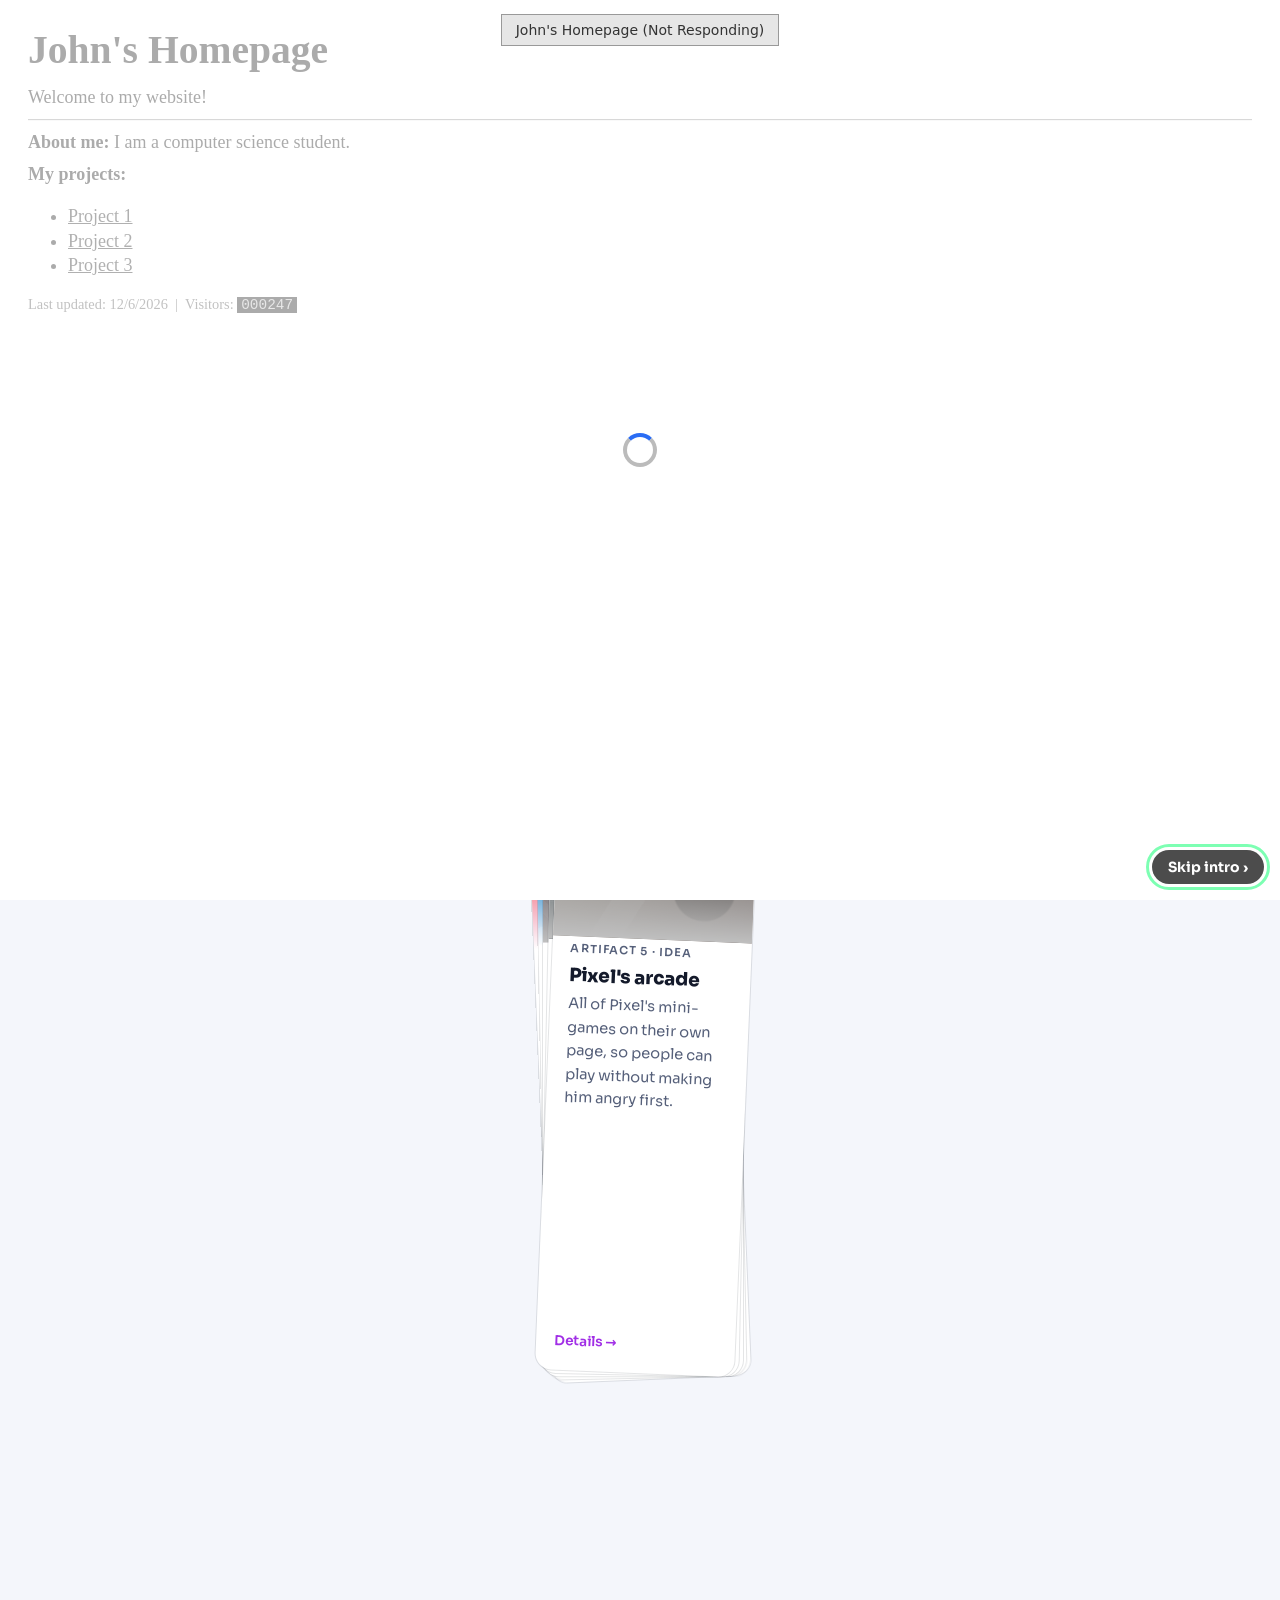
==== commit b5e63e80: "Update index.html" ====
--- a/index.html
+++ b/index.html
@@ -17,9 +17,9 @@
        deploy, replace YOUR-USERNAME below with your GitHub username
        (and "portfolio" with your repo name, if you named it differently). -->
   <meta property="og:type" content="website">
-  <meta property="og:title" content="John · Portfolio">
+  <meta property="og:title" content="John Nguyen · Portfolio">
   <meta property="og:description" content="Senior CS student and future game developer. Five things I'm building this quarter.">
-  <meta property="og:image" content="https://YOUR-USERNAME.github.io/portfolio/og-image.png">
+  <meta property="og:image" content="https://Danny-Defeato.github.io/portfolio/og-image.png">
   <meta property="og:image:width" content="1200">
   <meta property="og:image:height" content="630">
   <meta name="twitter:card" content="summary_large_image">
